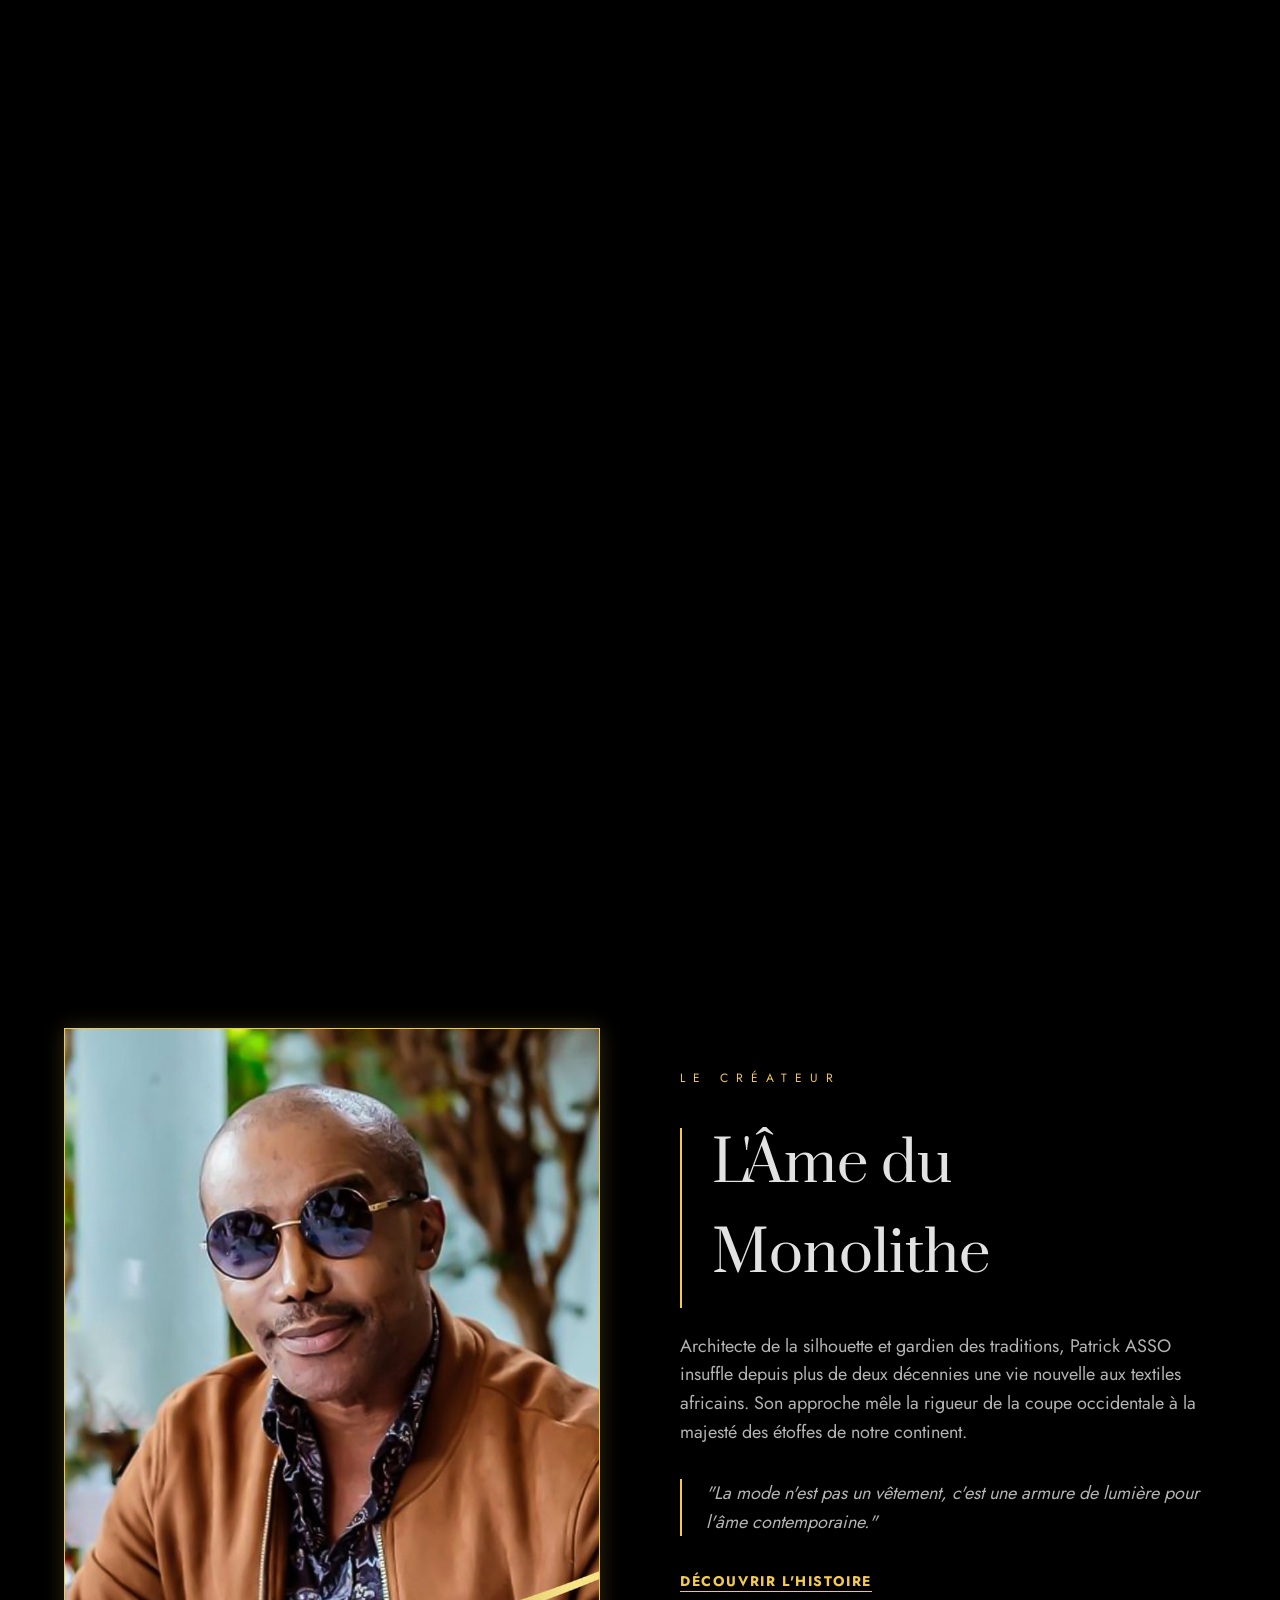
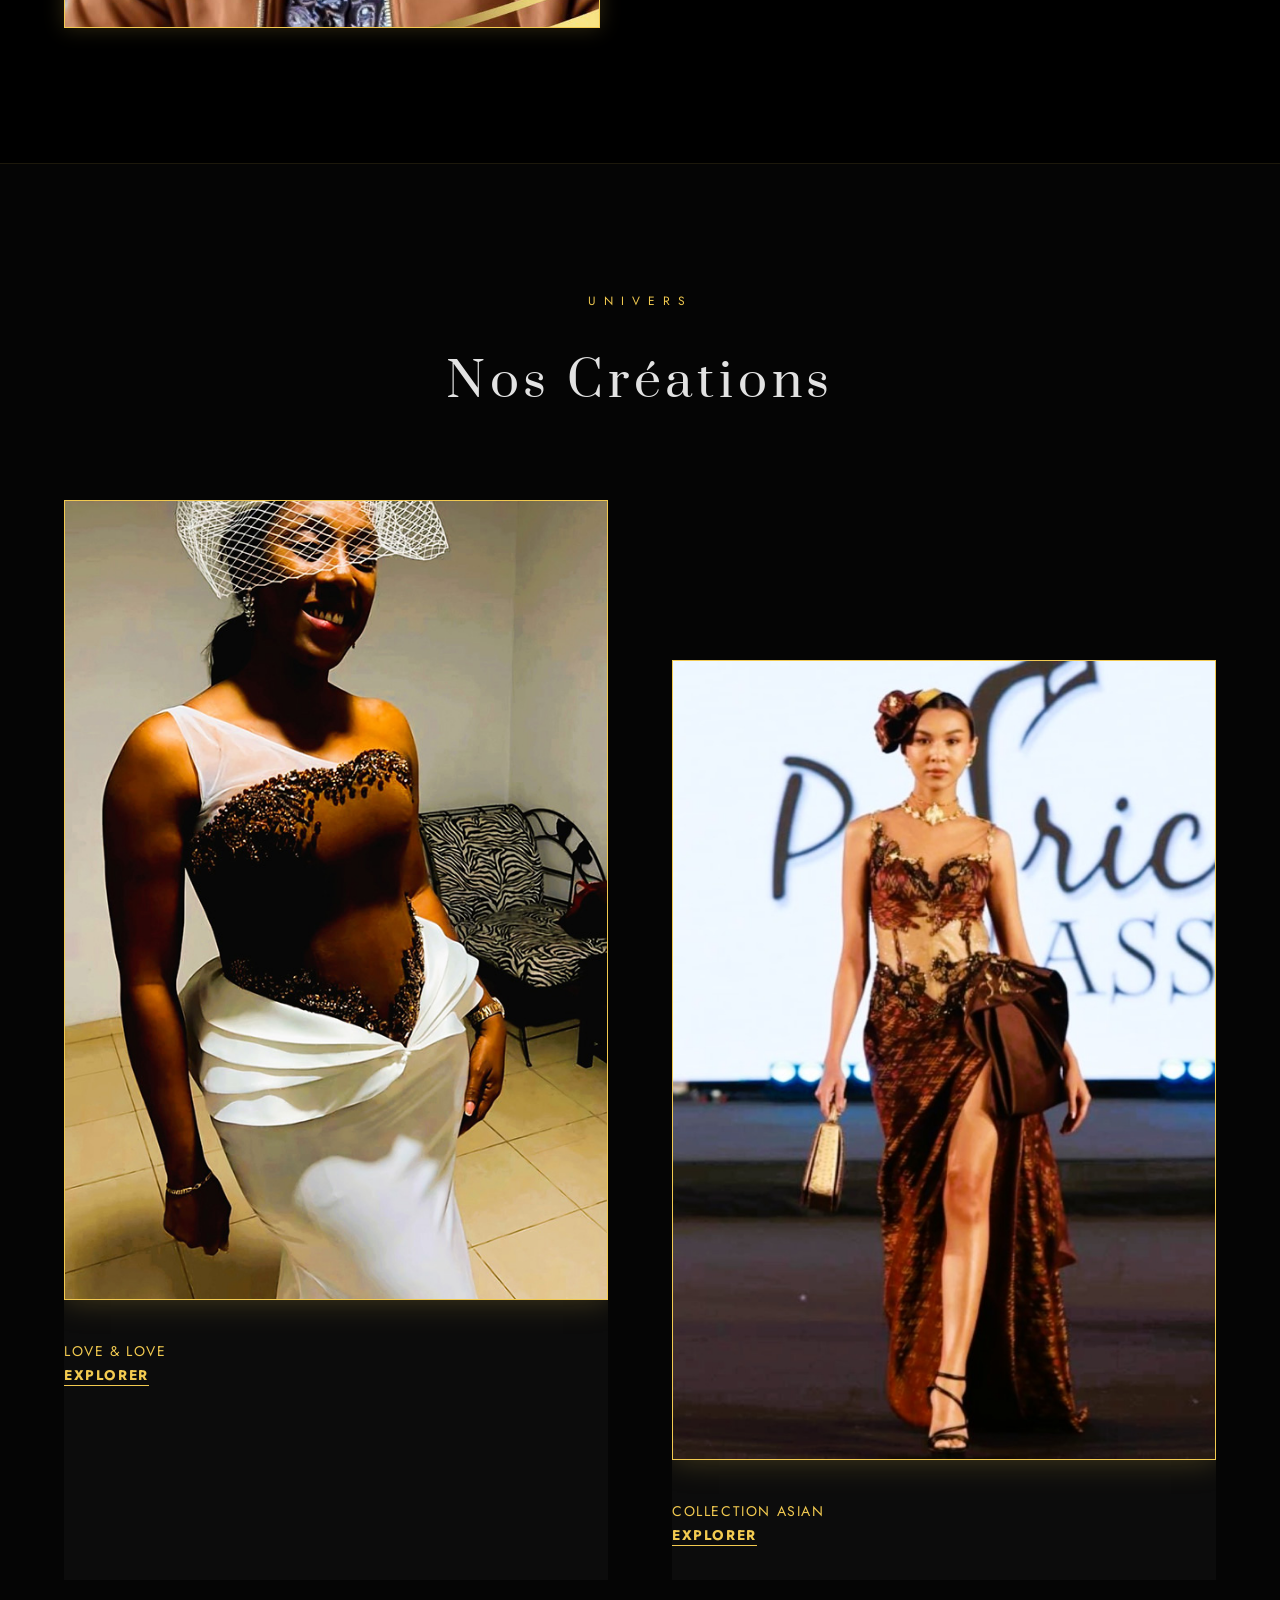
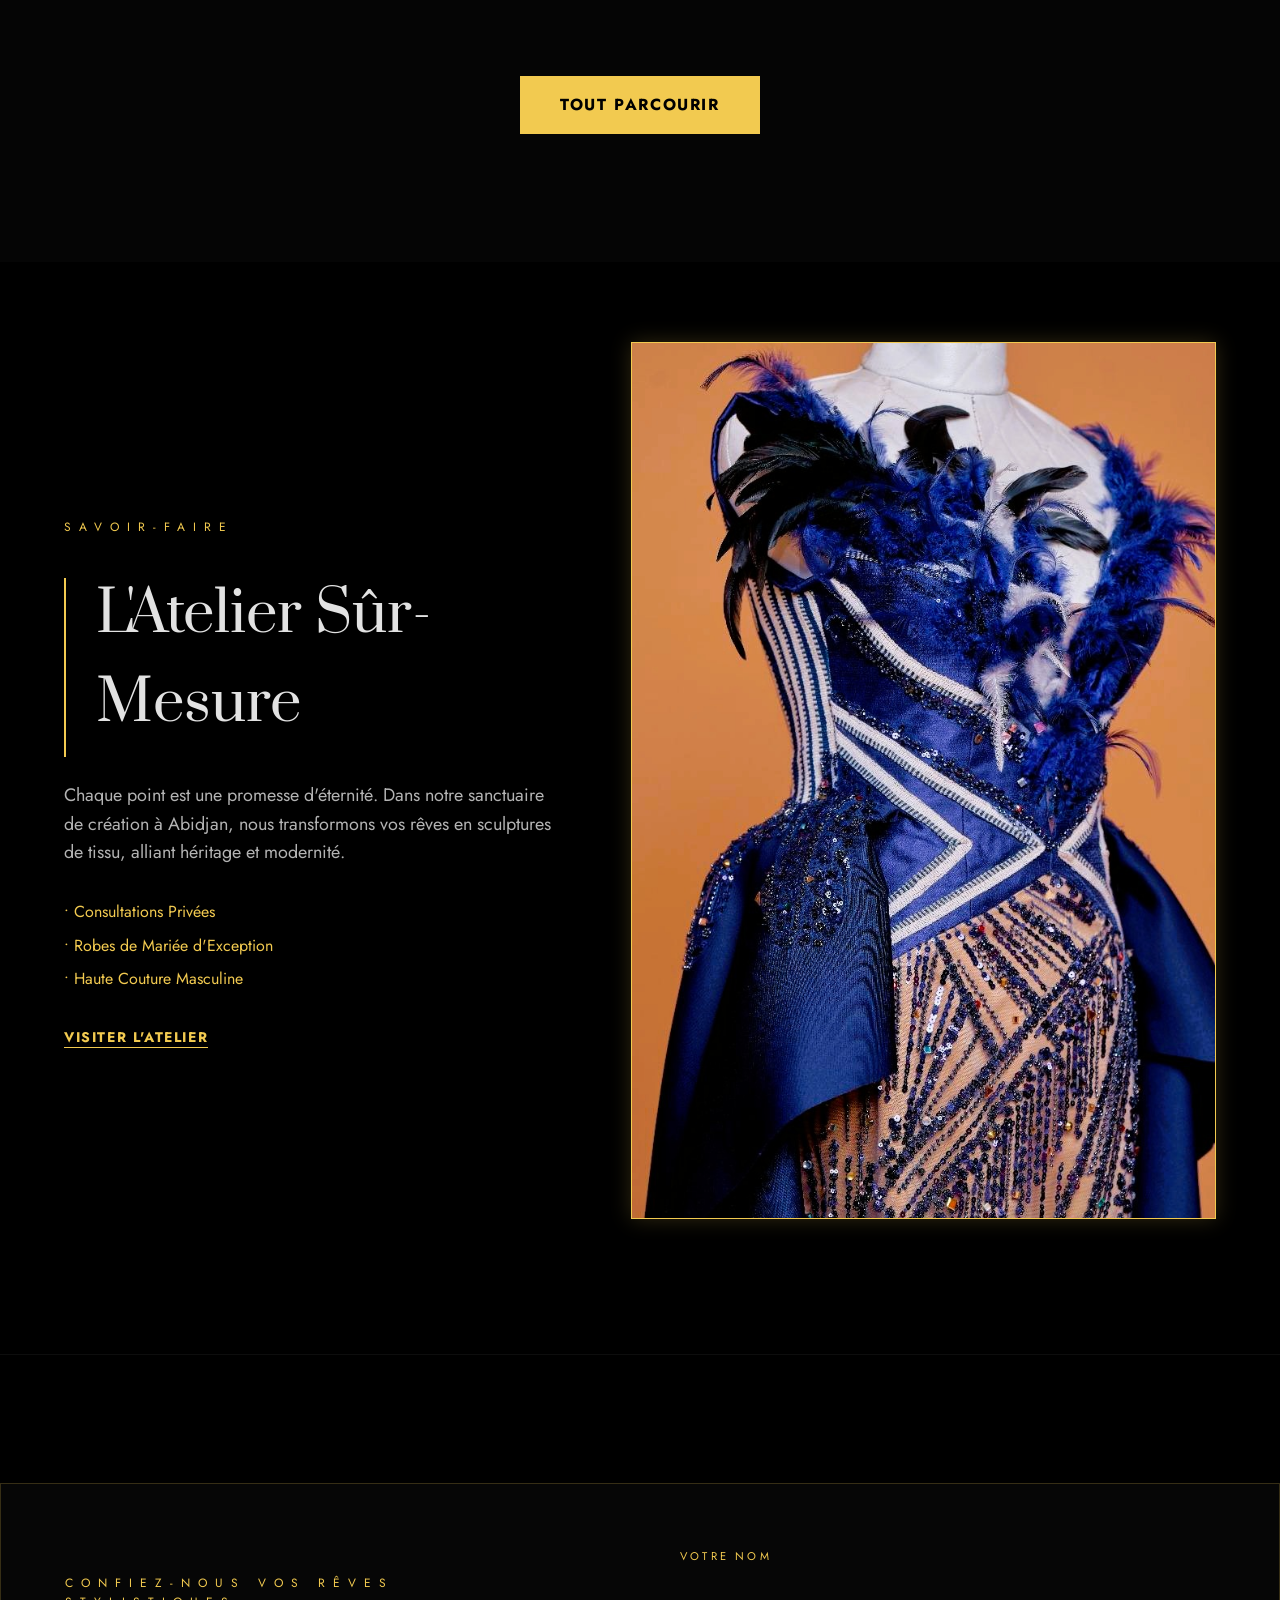
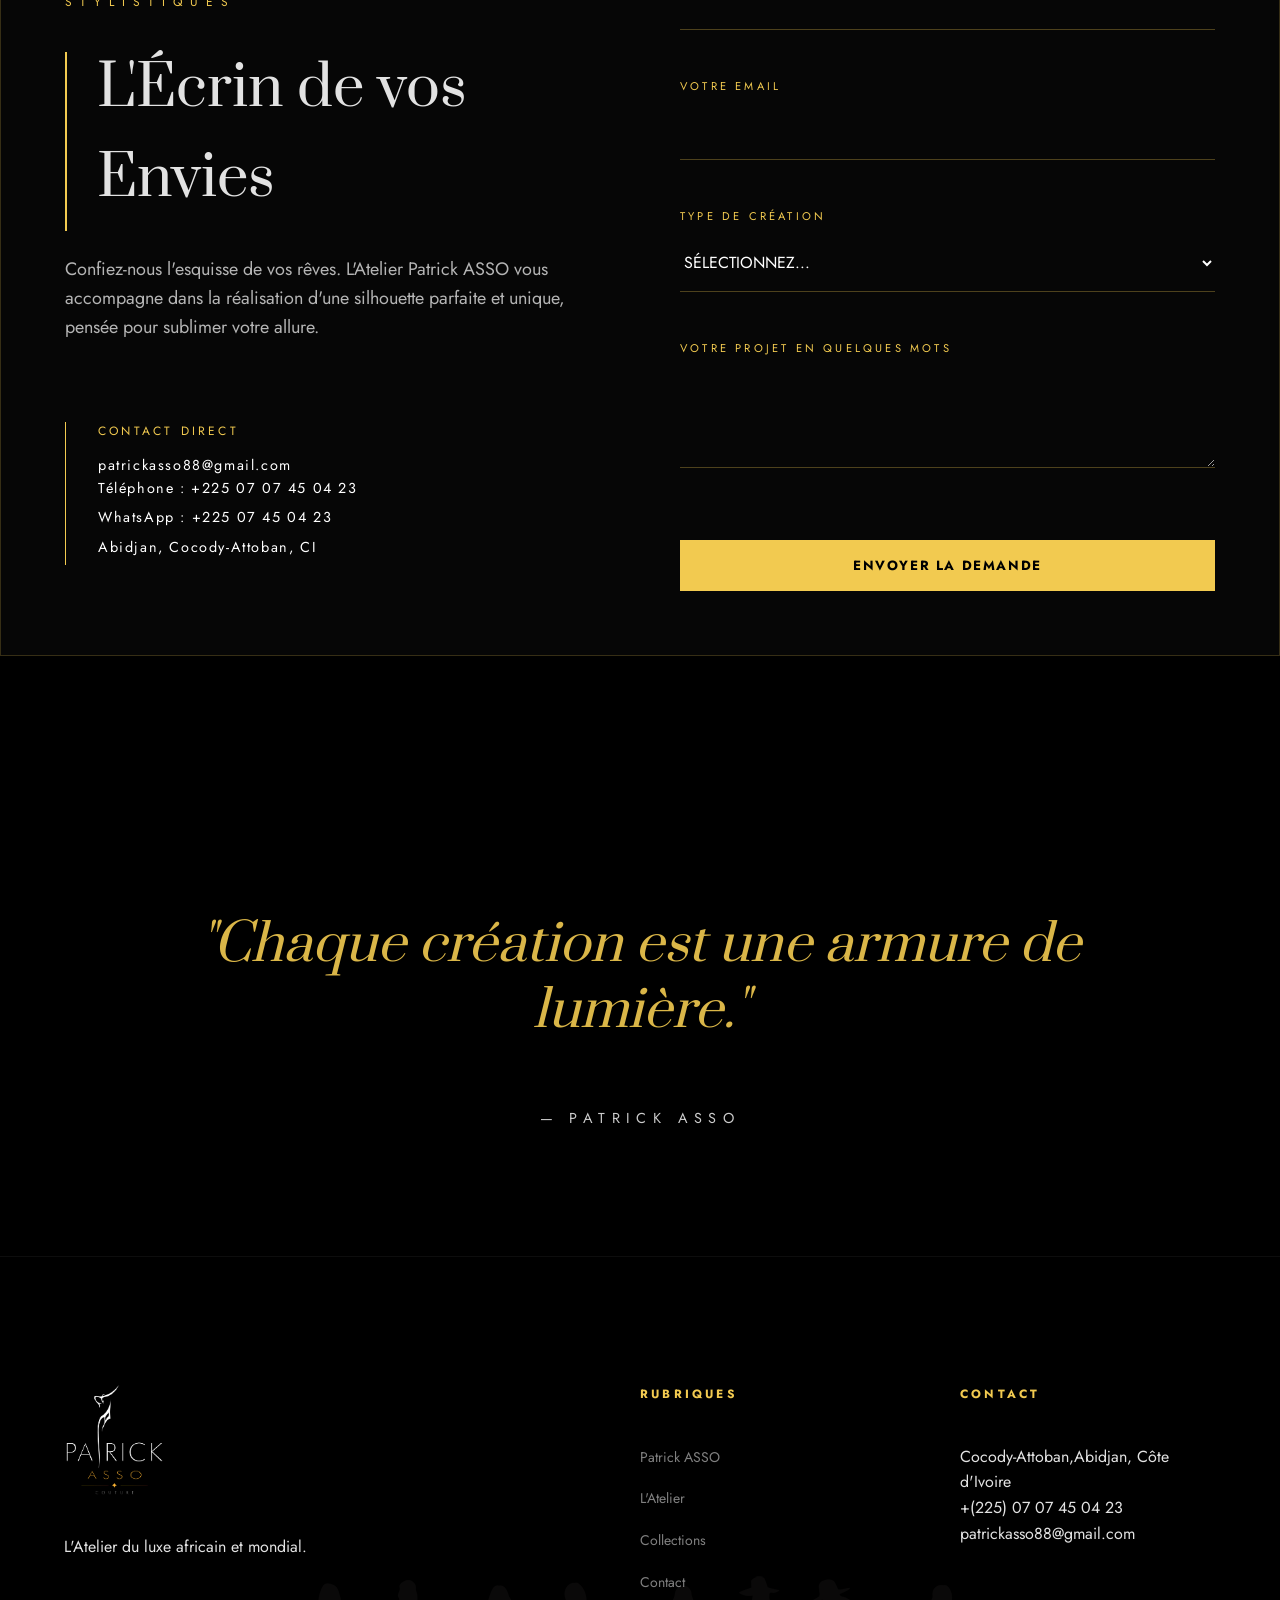
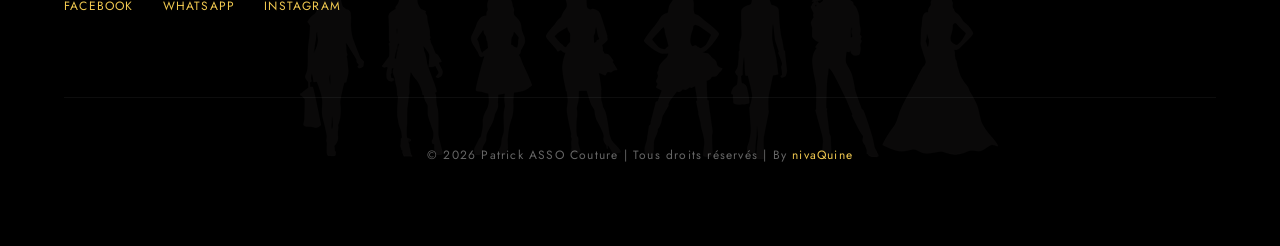
==== index.html @ 5b18c2a1 "fix: ajout image urban_61 dans carrousel et collection" ====
﻿<!DOCTYPE html>
<html lang="fr">

<head>
    <!-- Google tag (gtag.js) -->
    <script async src="https://www.googletagmanager.com/gtag/js?id=G-C0ZJG2VZ6G"></script>
    <script>
        window.dataLayer = window.dataLayer || [];
        function gtag() { dataLayer.push(arguments); }
        gtag('js', new Date());
        gtag('config', 'G-C0ZJG2VZ6G');
    </script>
    <meta charset="UTF-8">
    <meta name="viewport" content="width=device-width, initial-scale=1.0">
    <title>Patrick ASSO Couture | Haute Couture Africaine</title>
    <meta name="description"
        content="Patrick ASSO Couture - Haute couture africaine à Abidjan. Créations sur mesure, robes de mariée, lignes homme et femme. L'élégance souveraine depuis plus de 20 ans.">
    <meta name="robots" content="index, follow">
    <meta name="author" content="Patrick Asso">
    <meta name="keywords"
        content="Patrick Asso, Patrick Asso Couture, haute couture africaine, créateur mode Abidjan, robes de mariée Côte d'Ivoire, couture sur mesure, luxe africain, mode femme, mode homme">
    <link rel="canonical" href="https://patrick-asso-couture.vercel.app/">
    <!-- Open Graph -->
    <meta property="og:type" content="website">
    <meta property="og:title" content="Patrick ASSO Couture | Haute Couture Africaine">
    <meta property="og:description"
        content="Haute couture africaine à Abidjan. Créations sur mesure, robes de mariée, lignes homme et femme. L'élégance souveraine.">
    <meta property="og:image" content="https://patrick-asso-couture.vercel.app/images/logo/logo_asso.png">
    <meta property="og:url" content="https://patrick-asso-couture.vercel.app/">
    <meta property="og:site_name" content="Patrick ASSO Couture">
    <meta property="og:locale" content="fr_CI">
    <!-- Twitter Card -->
    <meta name="twitter:site" content="@patrickasso">
    <meta name="twitter:card" content="summary_large_image">
    <meta name="twitter:title" content="Patrick ASSO Couture | Haute Couture Africaine">
    <meta name="twitter:description"
        content="Haute couture africaine à Abidjan. Créations sur mesure, robes de mariée, lignes homme et femme.">
    <meta name="twitter:image" content="https://patrick-asso-couture.vercel.app/images/logo/logo_asso.png">
    <link rel="icon" type="image/png" href="images/logo/favicon_pa.png">
    <link rel="stylesheet" href="index.css">
    <link rel="stylesheet" href="fonts/fonts.css">
    <link rel="stylesheet" href="intro.css">
    <link rel="preload" as="image" href="images/carrousel/miss_civ_2026_10.jpg">
    <script type="application/ld+json">
    {
      "@context": "https://schema.org",
      "@type": "WebSite",
      "name": "Patrick ASSO Couture",
      "url": "https://patrick-asso-couture.vercel.app"
    }
    </script>
    <script type="application/ld+json">
    {
      "@context": "https://schema.org",
      "@type": "LocalBusiness",
      "name": "Patrick ASSO Couture",
      "description": "Haute couture africaine à Abidjan, Côte d'Ivoire. Créations sur mesure.",
      "url": "https://patrick-asso-couture.vercel.app",
      "logo": "https://patrick-asso-couture.vercel.app/images/logo/logo_asso.png",
      "address": {
        "@type": "PostalAddress",
        "streetAddress": "Cocody-Attoban",
        "addressLocality": "Abidjan",
        "addressCountry": "CI"
      },
      "geo": {
        "@type": "GeoCoordinates",
        "latitude": 5.36,
        "longitude": -4.01
      },
      "telephone": "+2250707450423",
      "email": "patrickasso88@gmail.com",
      "priceRange": "$$$",
      "openingHours": "Mo-Fr 09:00-18:00",
      "sameAs": [
        "https://www.facebook.com/profile.php?id=100050481160133",
        "https://www.instagram.com/patrickasso"
      ]
    }
    </script>
</head>

<body>

    <!-- INTRO OVERLAY -->
    <div id="intro-overlay" class="intro-overlay">
        <div class="intro-logo-container">
            <img src="images/logo/logo_watermark.png" alt="Patrick ASSO Couture" class="intro-logo">
        </div>
    </div>

    <a href="#main-content" class="skip-link">Aller au contenu principal</a>

    <div id="site-header"></div>

    <main id="main-content">
        <!-- RESTORED HERO SECTION (WITH CAROUSEL IMAGES) -->
        <section class="hero">
            <div class="carousel-container" id="main-carousel">
                <!-- Les 12 images originales restaurées -->
                <div class="carousel-slide" style="background-image: url('images/carrousel/urban_0.jpg');">
                </div>
                <div class="carousel-slide" style="background-image: url('images/carrousel/urban_61.jpg');"></div>
                <div class="carousel-slide" style="background-image: url('images/carrousel/wedding_555.jpg');"></div>
                  <div class="carousel-slide" style="background-image: url('images/carrousel/wedding_556.jpg');"></div>
                <div class="carousel-slide" style="background-image: url('images/carrousel/urban_60.jpg');"></div>
                <div class="carousel-slide" style="background-image: url('images/carrousel/or_1.jpg');"></div>
            </div>
            <div class="carousel-slide" style="background-image: url('images/carrousel/urban_50.jpg');">
            </div>
            <div class="carousel-slide" style="background-image: url('images/carrousel/urban_1.jpg');"></div>
            <div class="carousel-slide" style="background-image: url('images/carrousel/urban_14.jpg');"></div>
            <div class="carousel-slide" style="background-image: url('images/carrousel/urban_17.jpg');"></div>
            <div class="carousel-slide" style="background-image: url('images/carrousel/urban_5.jpg');"></div>
            <div class="carousel-slide" style="background-image: url('images/carrousel/urban_51.jpg');"></div>
            <div class="carousel-slide" style="background-image: url('images/carrousel/urban_3.jpg');"></div>
            <div class="carousel-slide" style="background-image: url('images/carrousel/urban_7.jpg');"></div>
            <div class="carousel-slide" style="background-image: url('images/carrousel/urban_8.jpg');"></div>
                             
             <div class="carousel-slide" style="background-image: url('images/carrousel/wedding_1.jpg');"></div>
            <div class="carousel-slide" style="background-image: url('images/carrousel/wedding_4.jpg');"></div>
            <div class="carousel-slide" style="background-image: url('images/carrousel/wedding_5.jpg');"></div>

            </div>

            <div class="hero-content">
                <p class="hero-label">PATRICK ASSO COUTURE</p>
                <h1 class="hero-title">LE MONOLITHE <span>SOUVERAIN</span></h1>
                <a href="/collections" class="btn-primary">Découvrir les Collections</a>
            </div>
        </section>

        <!-- HERITAGE: THE SOUL OF THE BRAND -->
        <section class="heritage">
            <div class="container">
                <div class="heritage-grid">
                    <div class="heritage-image">
                        <img loading="lazy" src="images/patrick_asso/patrick_asso_1.jpg" alt="Patrick ASSO">
                    </div>
                    <div class="heritage-text">
                        <p class="hero-label">LE CRÉATEUR</p>
                        <h2 class="section-title">L'Âme du Monolithe</h2>
                        <p class="body-text">Architecte de la silhouette et gardien des traditions, Patrick ASSO
                            insuffle depuis plus de deux décennies une vie nouvelle aux textiles africains. Son approche
                            mêle la rigueur de la coupe occidentale à la majesté des étoffes de notre continent.</p>
                        <p class="body-text blockquote-italic">
                            "La mode n'est pas un vêtement, c'est une armure de lumière pour l'âme contemporaine."
                        </p>
                        <a href="/createur" class="link-gold">Découvrir l'Histoire</a>
                    </div>
                </div>
            </div>
        </section>

        <!-- COLLECTIONS PREVIEW: THE 5 UNIVERSES -->
        <section class="featured-collection bg-dark border-top-gold-subtle">
            <div class="container">
                <p class="hero-label text-center">UNIVERS</p>
                <h2 class="section-title-center">Nos Créations</h2>
                <div class="lookbook-grid">
                    <div class="look-card">
                        <img loading="lazy" src="images/collection/wedding_glams/wedding_4.jpg" alt="Love & Love">
                        <div class="look-info">
                            <p>Love & Love</p>
                            <a href="/collection-love-love" class="link-gold">Explorer</a>
                        </div>
                    </div>
                    <div class="look-card asym-down">
                        <img loading="lazy" src="images/collection/asian/asian_3.jpg" alt="Asian">
                        <div class="look-info">
                            <p>Collection Asian</p>
                            <a href="/collection-asian" class="link-gold">Explorer</a>
                        </div>
                    </div>
                </div>
                <div class="text-center mt-4">
                    <a href="/collections" class="btn-primary">Tout Parcourir</a>
                </div>
            </div>
        </section>

        <!-- ATELIER SECTION -->
        <section class="heritage pt-5">
            <div class="container">
                <div class="heritage-grid heritage-grid-2col">
                    <div class="heritage-text">
                        <p class="hero-label">SAVOIR-FAIRE</p>
                        <h2 class="section-title">L'Atelier Sûr-Mesure</h2>
                        <p class="body-text">Chaque point est une promesse d'éternité. Dans notre sanctuaire de création
                            à Abidjan, nous transformons vos rêves en sculptures de tissu, alliant héritage et
                            modernité.</p>
                        <ul class="heritage-list">
                            <li>• Consultations Privées</li>
                            <li>• Robes de Mariée d'Exception</li>
                            <li>• Haute Couture Masculine</li>
                        </ul>
                        <a href="/atelier" class="link-gold">Visiter l'Atelier</a>
                    </div>
                    <div class="heritage-image">
                        <img loading="lazy" src="images/atelier/atelier.jpg" alt="L'Atelier Patrick ASSO">
                    </div>
                </div>
            </div>
        </section>

        <!-- CONTACT SECTION (INTEGRATED) -->
        <!-- CONTACT SECTION (PREMIUM REDESIGN) -->
        <section class="container border-top-white-subtle section-spacing-hero" id="contact">
            <div class="heritage-grid bg-dark-subtle p-4 border-gold-subtle box-shadow-luxury">
                <div class="flex-col-center pr-2">
                    <p class="hero-label">CONFIEZ-NOUS VOS RÊVES STYLISTIQUES</p>
                    <h2 class="section-title">L'Écrin de vos Envies</h2>
                    <p class="body-text">Confiez-nous l'esquisse de vos rêves. L'Atelier Patrick ASSO vous accompagne
                        dans la réalisation d'une silhouette parfaite et unique, pensée pour sublimer votre allure.</p>

                    <div class="mt-3 border-left-gold pl-2">
                        <p class="contact-direct-label">CONTACT DIRECT</p>
                        <p class="contact-direct-text">patrickasso88@gmail.com</p>
                        <p class="contact-direct-text">Téléphone : +225 07 07 45 04 23</p>
                        <p class="contact-direct-text">WhatsApp : +225 07 45 04 23</p>
                        <p class="contact-direct-text">Abidjan, Cocody-Attoban, CI</p>
                    </div>
                </div>
                <div>
                    <form action="https://formsubmit.co/nivaquine@yahoo.com" method="POST" id="contact-form"
                        class="contact-form m-0 max-w-full">
                        <input type="hidden" name="_captcha" value="false">
                        <input type="hidden" name="_subject" value="Nouveau message - Patrick ASSO Couture">
                        <div class="trap-field" aria-hidden="true">
                            <input type="text" name="_honey" tabindex="-1" autocomplete="off">
                        </div>
                        <div class="form-group" id="contact-middle">
                            <label for="name">VOTRE NOM</label>
                            <input type="text" name="name" id="name" maxlength="100" required>
                        </div>
                        <div class="form-group">
                            <label for="email">VOTRE EMAIL</label>
                            <input type="email" name="email" id="email" required>
                        </div>
                        <div class="form-group">
                            <label for="category">TYPE DE CRÉATION</label>
                            <select name="category" id="category" required class="form-select">
                                <option value="" disabled selected>SÉLECTIONNEZ...</option>
                                <option value="informations">Demande d'informations</option>
                                <option value="soiree">Haute Couture Femme</option>
                                <option value="homme">Ligne Homme</option>
                                <option value="privée">Consultation Privée</option>
                                <option value="mariage">Collection Mariage</option>
                                <option value="autre">Autre</option>

                            </select>
                        </div>
                        <div class="form-group">
                            <label for="message">VOTRE PROJET EN QUELQUES MOTS</label>
                            <textarea name="message" id="message" rows="3" maxlength="1000" required></textarea>
                        </div>
                        <button type="submit" id="submit-btn" class="btn-primary btn-submit-full">ENVOYER
                            LA DEMANDE</button>
                        <p id="form-status" class="form-status-landing">
                        </p>
                    </form>
                </div>
            </div>
        </section>

        <!-- Quote Section -->
        <section class="quote-section">
            <div class="container">
                <blockquote class="main-quote">
                    "Chaque création est une armure de lumière."
                    <cite>— Patrick ASSO</cite>
                </blockquote>
            </div>
        </section>
    </main>

    <div id="site-footer"></div>

    <!-- Scripts externes -->
    <script src="intro.js"></script>
    <script src="components.js"></script>
    <script src="hero-carousel.js"></script>
    <script src="form-handler.js"></script>
    <script src="nav.js"></script>
</body>

</html>
---- index.css ----
/* Modern Reset & Base Rules */
* {
    margin: 0;
    padding: 0;
    box-sizing: border-box;
}

:root {
    --color-midnight: #000000;
    /* Switched to pure black for better logo integration */
    --color-gold: #f2ca50;
    --color-silver: #e2e2e2;
    --color-text: #e2e2e2;
    --font-serif: 'Prata', serif;
    --font-sans: 'Jost', sans-serif;
    --spacing-base: 1.5rem;
    --spacing-xl: 4rem;
    --spacing-hero: 8rem;
}

html {
    scroll-behavior: smooth;
    overflow-x: hidden;
    width: 100%;
}

body {
    background-color: var(--color-midnight);
    color: var(--color-text);
    font-family: var(--font-sans);
    line-height: 1.6;
    overflow-x: hidden;
    position: relative;
    width: 100%;
}

/* Watermark Logo Background */
body::before {
    content: '';
    position: fixed;
    top: 50%;
    left: 50%;
    transform: translate(-50%, -50%);
    width: 60vh;
    height: 60vh;
    background-image: url('images/logo/logo_watermark.png');
    background-size: contain;
    background-position: center;
    background-repeat: no-repeat;
    opacity: 0.12;
    /* Reinforced Visibility */
    z-index: -1;
    pointer-events: none;
}

/* Typography */
h1,
h2,
h3,
blockquote {
    font-family: var(--font-serif);
    font-weight: 400;
}

h1 {
    font-size: clamp(3.5rem, 10vw, 6rem);
    line-height: 1.1;
}

h2 {
    font-size: clamp(2rem, 5vw, 3.5rem);
    margin-bottom: 2rem;
}

h3 {
    font-size: 2rem;
    margin-bottom: 1rem;
}

.section-title {
    position: relative;
    padding-left: 2rem;
}

.section-title::before {
    content: '';
    position: absolute;
    left: 0;
    top: 0.5rem;
    width: 2px;
    height: 100%;
    background-color: var(--color-gold);
}

.section-title-center {
    font-family: var(--font-serif);
    font-size: 3rem;
    text-align: center;
    margin-bottom: 5rem;
    letter-spacing: 0.1em;
}

.body-text {
    font-size: 1.125rem;
    color: rgba(255, 255, 255, 0.7);
    max-width: 60ch;
    margin-bottom: 2rem;
}

/* Header & Nav */
.main-header {
    position: fixed;
    top: 0;
    left: 0;
    width: 100%;
    padding: 1.25rem 5%;
    display: flex;
    justify-content: space-between;
    align-items: center;
    z-index: 1000;
    background: linear-gradient(rgba(0, 0, 0, 0.95), rgba(0, 0, 0, 0.5));
    -webkit-backdrop-filter: blur(15px);
    backdrop-filter: blur(15px);
}

.main-header::after {
    content: '';
    position: absolute;
    bottom: 0;
    left: 0;
    width: 100%;
    height: 2px;
    background: linear-gradient(90deg, transparent, var(--color-gold), transparent);
}

.logo-container,
.main-nav {
    position: relative;
    z-index: 2;
}

.logo {
    height: 130px;
    /* Enlarged for premium presence */
    width: auto;
}

.header-social {
    display: flex;
    align-items: center;
    gap: 1.25rem;
    margin-left: auto;
    margin-right: 1.5rem;
    z-index: 2;
}

.header-social a {
    color: var(--color-silver);
    opacity: 0.6;
    transition: opacity 0.3s, color 0.3s, transform 0.3s;
    display: flex;
    align-items: center;
    justify-content: center;
}

.header-social a:hover {
    opacity: 1;
    color: var(--color-gold);
    transform: scale(1.15);
}

.header-social svg {
    width: 18px;
    height: 18px;
}

.main-nav ul {
    display: flex;
    list-style: none;
    gap: 3rem;
}

.main-nav a {
    text-decoration: none;
    color: var(--color-silver);
    font-family: var(--font-sans);
    text-transform: uppercase;
    font-size: 0.875rem;
    letter-spacing: 0.2rem;
    transition: color 0.3s ease;
}

.main-nav a:hover,
.dropdown:hover .dropbtn {
    color: var(--color-gold);
}

/* Dropdown Menu Styles */
.dropdown {
    position: relative;
    display: inline-block;
}

.dropdown-content {
    display: none;
    position: absolute;
    background-color: rgba(0, 0, 0, 0.95);
    min-width: 220px;
    box-shadow: 0px 8px 16px 0px rgba(0, 0, 0, 0.5);
    z-index: 1001;
    border: 1px solid rgba(242, 202, 80, 0.2);
    top: 100%;
    left: 0;
    margin-top: 0;
    /* Fixed: Removed gap that caused hover menu to close */
    -webkit-backdrop-filter: blur(10px);
    backdrop-filter: blur(10px);
}

.dropdown-content a {
    color: var(--color-silver);
    padding: 1rem 1.5rem;
    text-decoration: none;
    display: block;
    font-size: 0.75rem;
    letter-spacing: 0.1em;
    border-bottom: 1px solid rgba(255, 255, 255, 0.05);
    transition: all 0.3s ease;
}

.dropdown-content a:last-child {
    border-bottom: none;
}

.dropdown-content a:hover {
    background-color: rgba(242, 202, 80, 0.1);
    color: var(--color-gold);
    padding-left: 2rem;
}

.dropdown:hover .dropdown-content {
    display: block;
}

/* Carousel Hero Section */
.hero {
    position: relative;
    height: 100vh;
    width: 100%;
    display: flex;
    justify-content: center;
    /* Added for centering ability */
    align-items: center;
    overflow: hidden;
}

.carousel-container {
    position: absolute;
    top: 0;
    left: 0;
    width: 100%;
    height: 100vh;
    z-index: 0;
    overflow: hidden;
}

.carousel-slide {
    position: absolute;
    top: 50%;
    transform: translate(-50%, -50%);
    width: 25vw;
    height: 60vh;
    background-size: cover;
    background-position: center top;
    border-radius: 4px;
    border: 1px solid var(--color-gold);
    /* Added golden frame */
    opacity: 0;
    filter: grayscale(100%);
    transition: all 0.8s cubic-bezier(0.25, 1, 0.5, 1);
    z-index: 0;
}


/* Bottom Silhouette Mask Overlay */
.carousel-container::after {
    content: '';
    position: absolute;
    bottom: 0;
    left: 0;
    width: 100%;
    height: 15vh;
    background-image: url('images/masques_motifs/fashion.png');
    background-size: contain;
    background-position: bottom center;
    background-repeat: repeat-x;
    z-index: 2;
    opacity: 0.3;
    /* Subtle presence */
    filter: brightness(0);
    /* Make silhouettes pure black */
}

.carousel-slide.active {
    left: 50%;
    width: 35vw;
    height: 80vh;
    opacity: 1;
    filter: grayscale(0%);
    z-index: 3;
    box-shadow: 0 30px 60px rgba(0, 0, 0, 0.8), 0 0 20px rgba(242, 202, 80, 0.4);
}

.carousel-slide.prev {
    left: 15%;
    opacity: 0.6;
    filter: grayscale(100%);
    z-index: 2;
}

.carousel-slide.next {
    left: 85%;
    opacity: 0.6;
    filter: grayscale(100%);
    z-index: 2;
}

.carousel-slide.hidden-left {
    left: -20%;
    opacity: 0;
    z-index: 1;
    pointer-events: none;
}

.carousel-slide.hidden-right {
    left: 120%;
    opacity: 0;
    z-index: 1;
    pointer-events: none;
}

.hero-overlay {
    display: none;
    /* Removed shadow to make images fully visible */
}

/* Shared Secondary Hero Carousel (Fade) */
.hero-carousel-container {
    position: absolute;
    top: 0;
    left: 0;
    width: 100%;
    height: 100%;
    z-index: 0;
    overflow: hidden;
}

.hero-carousel-slide {
    position: absolute;
    top: 0;
    left: 0;
    width: 100%;
    height: 100%;
    background-size: cover;
    background-position: center 15%;
    opacity: 0;
    transition: opacity 1.5s ease-in-out;
    filter: grayscale(100%) brightness(0.7);
    z-index: 0;
}

.hero-carousel-slide.active {
    opacity: 1;
}

.hero-content {
    position: absolute;
    bottom: 8%;
    /* Moved to bottom */
    left: 50%;
    transform: translateX(-50%);
    /* Centered horizontally */
    z-index: 10;
    width: 90%;
    max-width: 1000px;
    text-align: center;
    /* Centered text */
}

.hero-label {
    font-family: var(--font-sans);
    letter-spacing: 0.5rem;
    font-size: 0.75rem;
    color: var(--color-gold);
    margin-bottom: 2rem;
}

.atelier-hero-subtitle {
    font-family: var(--font-sans);
    font-size: 1rem;
    letter-spacing: 0.4em;
    color: var(--color-gold);
    text-transform: uppercase;
}

.hero-title span {
    color: var(--color-gold);
    font-style: italic;
    font-weight: 300;
}

.btn-primary {
    display: inline-block;
    background-color: var(--color-gold);
    color: #000;
    padding: 1rem 2.5rem;
    text-decoration: none;
    text-transform: uppercase;
    font-family: var(--font-sans);
    font-weight: 700;
    letter-spacing: 0.1rem;
    margin-top: 2rem;
    /* Reduced for bottom alignment */
    transition: all 0.3s ease;
}

.btn-primary:hover {
    background-color: #fff;
    transform: translateX(10px);
}

/* Heritage Section */
.container {
    max-width: 1400px;
    margin: 0 auto;
    padding: 0 5%;
}

.heritage {
    padding: var(--spacing-hero) 0;
}

.heritage-grid {
    display: grid;
    grid-template-columns: 1fr 1fr;
    gap: 5rem;
    align-items: center;
}

.heritage-image img {
    width: 100%;
    height: auto;
    object-fit: cover;
    border: 1px solid var(--color-gold);
    /* Unified styling */
    box-shadow: 0 0 20px rgba(242, 202, 80, 0.2);
}

.link-gold {
    color: var(--color-gold);
    text-decoration: none;
    text-transform: uppercase;
    font-size: 0.875rem;
    font-weight: 700;
    letter-spacing: 0.1rem;
    border-bottom: 1px solid var(--color-gold);
}

/* Collections & Lookbook */
.featured-collection {
    padding: var(--spacing-hero) 0;
}

.lookbook-grid {
    display: grid;
    grid-template-columns: 1fr 1fr;
    gap: 4rem;
}

.look-card {
    position: relative;
    overflow: hidden;
    background-color: #0c0c0c;
}

.look-card img {
    width: 100%;
    height: 800px;
    object-fit: cover;
    transition: transform 1.2s ease;
    border: 1px solid var(--color-gold);
    /* Unified styling */
    box-shadow: 0 0 30px rgba(242, 202, 80, 0.25);
}

.look-card:hover img {
    transform: scale(1.05);
}

.asym-down {
    margin-top: 10rem;
}

.look-info {
    padding: 2rem 0;
}

.look-card p {
    font-family: var(--font-sans);
    font-size: 0.875rem;
    text-transform: uppercase;
    letter-spacing: 0.1rem;
    color: var(--color-gold);
}

/* Quote Section / Parallax Gap */
.quote-section {
    padding: var(--spacing-hero) 0;
    text-align: center;
    background-image: url('images/init/init_wedding_5.jpg');

    background-size: cover;
    background-position: center;
    background-attachment: fixed;
    position: relative;
    overflow: hidden;
}

.quote-section::after {
    content: '';
    position: absolute;
    top: 0;
    left: 0;
    width: 100%;
    height: 100%;
    background: rgba(0, 0, 0, 0.7);
    /* Darken for text legibility */
    z-index: 1;
}

.quote-section .container {
    position: relative;
    z-index: 2;
}

.main-quote {
    font-size: clamp(2rem, 4vw, 3.5rem);
    line-height: 1.3;
    font-style: italic;
    color: var(--color-gold);
    max-width: 1100px;
    margin: 0 auto;
    opacity: 0.9;
}

.main-quote cite {
    display: block;
    font-size: 0.9rem;
    font-family: var(--font-sans);
    font-style: normal;
    text-transform: uppercase;
    letter-spacing: 0.4rem;
    margin-top: 4rem;
    color: var(--color-silver);
}

/* Footer */
.main-footer {
    padding: var(--spacing-hero) 0 2rem;
    border-top: 1px solid rgba(255, 255, 255, 0.05);
    position: relative;
    overflow: hidden;
    background-color: #000;
}

.main-footer::before {
    content: '';
    position: absolute;
    bottom: 0;
    left: 50%;
    transform: translateX(-50%);
    width: 800px;
    height: 100%;
    background-image: url('images/masques_motifs/fashion.png');
    background-size: contain;
    background-position: bottom center;
    background-repeat: no-repeat;
    pointer-events: none;
    z-index: 0;
    opacity: 0.3;
}

.main-footer>* {
    position: relative;
    z-index: 1;
}

.footer-grid {
    display: grid;
    grid-template-columns: 2fr 1fr 1fr;
    gap: 4rem;
    margin-bottom: 5rem;
}

.logo-small {
    height: 110px;
    /* Enlarged for footer signature */
    margin-bottom: 2rem;
}

.footer-links h4,
.footer-contact h4 {
    font-family: var(--font-sans);
    text-transform: uppercase;
    font-size: 0.75rem;
    letter-spacing: 0.2rem;
    margin-bottom: 2.5rem;
    color: var(--color-gold);
}

.footer-links ul {
    list-style: none;
}

.footer-links li {
    margin-bottom: 1rem;
}

.footer-links a {
    text-decoration: none;
    color: rgba(255, 255, 255, 0.5);
    font-size: 0.875rem;
    transition: color 0.3s ease;
}

.footer-links a:hover {
    color: var(--color-gold);
}

.footer-bottom {
    font-size: 0.75rem;
    color: rgba(255, 255, 255, 0.2);
    text-align: center;
    padding-top: 3rem;
}

/* Special Layouts for Secondary Pages */
.hero-secondary {
    height: 50vh;
    display: flex;
    justify-content: center;
    align-items: center;
    text-align: center;
    position: relative;
    overflow: hidden;
    /* Contain the glitter */
    background: linear-gradient(to bottom, #000, #0a0a0a);
}

/* Fairy Golden Dust Particles - Enhanced Variety & Speed */
.hero::before,
.hero::after,
.hero-secondary::before,
.hero-secondary::after {
    content: '';
    position: absolute;
    top: -100%;
    left: 0;
    width: 100%;
    height: 300%;
    pointer-events: none;
    z-index: 1;
    /* Default for secondary headers */
}

.hero::before,
.hero::after {
    z-index: -1;
    /* Backstage for the main landing hero */
}

.hero::before,
.hero-secondary::before {
    background-image:
        radial-gradient(1.2px 1.2px at 15px 35px, var(--color-gold), rgba(0, 0, 0, 0)),
        radial-gradient(2px 2px at 80px 10px, #ffa500, rgba(0, 0, 0, 0)),
        radial-gradient(0.8px 0.8px at 50px 80px, #fff, rgba(0, 0, 0, 0)),
        radial-gradient(1.5px 1.5px at 20px 60px, #ffd700, rgba(0, 0, 0, 0));
    background-size: 100px 100px;
    /* Reduced for high density */
    opacity: 0.6;
    animation: glitterFall 8s linear infinite;
    /* Faster for a more energetic effect */
}

.hero::after,
.hero-secondary::after {
    background-image:
        radial-gradient(2px 2px at 40px 90px, #fff, rgba(0, 0, 0, 0)),
        radial-gradient(0.5px 0.5px at 10px 10px, var(--color-gold), rgba(0, 0, 0, 0)),
        radial-gradient(1.5px 1.5px at 90px 40px, #ffa500, rgba(0, 0, 0, 0)),
        radial-gradient(1.2px 1.2px at 60px 120px, #fff, rgba(0, 0, 0, 0));
    background-size: 130px 130px;
    /* Varied density layer */
    opacity: 0.5;
    animation: glitterFall 12s linear infinite;
    animation-delay: -4s;
}

@keyframes glitterFall {
    0% {
        transform: translateY(0);
    }

    100% {
        transform: translateY(33.33%);
    }
}



.page-title {
    font-size: clamp(3.5rem, 10vw, 6rem);
    text-transform: uppercase;
    letter-spacing: 0.2em;
    position: relative;
    z-index: 2;
    text-shadow: 0 0 30px rgba(242, 202, 80, 0.4);
    width: 100%;
    text-align: center;
}

/* Form Styles for Sur Mesure */
.contact-form {
    max-width: 800px;
    margin: 4rem auto;
}

.form-group {
    margin-bottom: 3rem;
}

.form-group label {
    display: block;
    font-family: var(--font-sans);
    text-transform: uppercase;
    font-size: 0.7rem;
    letter-spacing: 0.2rem;
    color: var(--color-gold);
    margin-bottom: 0.5rem;
}

.form-group input,
.form-group textarea {
    width: 100%;
    background: transparent;
    border: none;
    border-bottom: 1px solid rgba(242, 202, 80, 0.3);
    color: #fff;
    padding: 1rem 0;
    font-family: var(--font-sans);
    font-size: 1rem;
    outline: none;
    transition: border-color 0.3s ease;
}

.form-group input:focus,
.form-group textarea:focus {
    border-color: var(--color-gold);
}

/* Lightbox / Galerie plein écran */
.lightbox {
    position: fixed;
    top: 0;
    left: 0;
    width: 100%;
    height: 100%;
    background-color: rgba(0, 0, 0, 0.98);
    display: none;
    /* Hidden by default */
    justify-content: center;
    align-items: center;
    z-index: 9999;
    flex-direction: column;
}

.lightbox.active {
    display: flex;
}

.lightbox-content {
    position: relative;
    max-width: 90%;
    max-height: 85vh;
}

.lightbox-content img {
    max-width: 100%;
    max-height: 85vh;
    box-shadow: 0 0 100px rgba(242, 202, 80, 0.15);
    /* Soft Golden Aura */
    border: none;
    transition: transform 0.5s cubic-bezier(0.16, 1, 0.3, 1);
}

.lightbox-btn {
    position: absolute;
    top: 50%;
    transform: translateY(-50%);
    background: none;
    border: none;
    color: var(--color-gold);
    font-size: 3rem;
    cursor: pointer;
    font-family: var(--font-serif);
    transition: transform 0.3s ease;
    padding: 2rem;
    z-index: 10;
}

.lightbox-btn:hover {
    transform: translateY(-50%) scale(1.2);
}

.lightbox-prev {
    left: 2%;
}

.lightbox-next {
    right: 2%;
}

.lightbox-close {
    position: absolute;
    top: 3%;
    right: 3%;
    color: #fff;
    font-size: 1.5rem;
    cursor: pointer;
    text-transform: uppercase;
    letter-spacing: 0.2em;
    font-family: var(--font-sans);
}

.gallery-grid {
    display: grid;
    grid-template-columns: repeat(auto-fill, minmax(300px, 1fr));
    gap: 1.5rem;
    padding: 2rem 0;
}

.gallery-item {
    cursor: pointer;
    overflow: hidden;
    height: 500px;
}

.gallery-item img {
    width: 100%;
    height: 100%;
    object-fit: cover;
    transition: transform 0.8s ease;
    border: 1px solid var(--color-gold);
    box-shadow: 0 0 20px rgba(242, 202, 80, 0.2);
}

.gallery-item:hover img {
    transform: scale(1.08);
}

.gallery-item-hidden {
    display: none;
}

.btn-gold {
    display: inline-block;
    padding: 1rem 3rem;
    margin-top: 2rem;
    font-family: var(--font-sans);
    font-size: 0.875rem;
    font-weight: 700;
    letter-spacing: 0.15em;
    text-transform: uppercase;
    color: var(--color-gold);
    background: transparent;
    border: 2px solid var(--color-gold);
    cursor: pointer;
    transition: all 0.4s ease;
}

.btn-gold:hover {
    background: var(--color-gold);
    color: #000;
    box-shadow: 0 0 30px rgba(242, 202, 80, 0.4);
}

.mt-2 {
    margin-top: 2rem;
}

/* Footer Copyright Branding Motif */
.footer-bottom {
    position: relative;
    padding: 3rem 0;
    text-align: center;
    border-top: 1px solid rgba(255, 255, 255, 0.05);
    color: rgba(255, 255, 255, 0.4);
    font-size: 0.75rem;
    letter-spacing: 0.1em;
    overflow: hidden;
    z-index: 1;
}


.footer-bottom::before {
    display: none;
}

@keyframes sealColorPulse {

    0%,
    100% {
        filter: brightness(0) invert(79%) sepia(74%) saturate(614%) hue-rotate(352deg) brightness(101%) contrast(92%);
        opacity: 0.18;
    }

    50% {
        filter: brightness(0) invert(100%) sepia(0%) saturate(0%) hue-rotate(0deg) brightness(100%) contrast(100%);
        opacity: 0.42;
    }
}

/* ===================================================
   RESPONSIVE - HAMBURGER MENU (Mobile & Tablet)
   =================================================== */

/* --- Hamburger Button --- */
.menu-toggle {
    display: none;
    flex-direction: column;
    justify-content: center;
    align-items: center;
    gap: 5px;
    width: 44px;
    height: 44px;
    background: transparent;
    border: 1px solid rgba(242, 202, 80, 0.4);
    border-radius: 4px;
    cursor: pointer;
    z-index: 2002;
    position: relative;
    padding: 8px;
    order: 3;
}

.menu-toggle span {
    display: block;
    width: 22px;
    height: 2px;
    background-color: var(--color-gold, #f2ca50);
    border-radius: 2px;
    transition: transform 0.35s ease, opacity 0.25s ease, width 0.3s ease;
    transform-origin: center;
}

/* Animated X when open */
.menu-toggle.is-active span:nth-child(1) {
    transform: translateY(7px) rotate(45deg);
}

.menu-toggle.is-active span:nth-child(2) {
    opacity: 0;
    width: 0;
}

.menu-toggle.is-active span:nth-child(3) {
    transform: translateY(-7px) rotate(-45deg);
}

/* ---- Tablet (<=900px) ---- */
@media (max-width: 900px) {

    .main-header {
        padding: 0.71rem 4%;
    }

    .header-social {
        position: absolute;
        left: 50%;
        top: 50%;
        transform: translate(-50%, -50%);
        margin: 0;
        gap: 1rem;
    }

    .header-social svg {
        width: 16px;
        height: 16px;
    }

    .menu-toggle {
        display: flex;
    }

    .main-nav {
        position: fixed;
        top: 0;
        right: 0;
        transform: translateX(100%);
        visibility: hidden;
        width: min(320px, 85vw);
        height: 100vh;
        background: rgba(5, 5, 5, 0.98);
        -webkit-backdrop-filter: blur(20px);
        backdrop-filter: blur(20px);
        border-left: 1px solid rgba(242, 202, 80, 0.15);
        display: flex;
        align-items: flex-start;
        padding: 6rem 2rem 2rem;
        transition: transform 0.4s cubic-bezier(0.4, 0, 0.2, 1), visibility 0.4s;
        z-index: 2001;
        box-shadow: -8px 0 40px rgba(0, 0, 0, 0.5);
    }

    .main-nav.nav-open {
        transform: translateX(0);
        visibility: visible;
    }

    .main-nav ul {
        flex-direction: column;
        gap: 0;
        width: 100%;
    }

    .main-nav ul li {
        border-bottom: 1px solid rgba(255, 255, 255, 0.06);
        width: 100%;
    }

    .main-nav ul li:first-child {
        border-top: 1px solid rgba(255, 255, 255, 0.06);
    }

    .main-nav a {
        display: block;
        padding: 1.1rem 0.5rem;
        font-size: 0.9rem;
        letter-spacing: 0.18em;
        color: rgba(255, 255, 255, 0.8);
        transition: color 0.2s, padding-left 0.2s;
    }

    .main-nav a:hover {
        color: var(--color-gold, #f2ca50);
        padding-left: 1rem;
    }

    /* Dropdown inside mobile panel */
    .dropdown-content {
        position: static;
        display: none;
        background: transparent;
        box-shadow: none;
        border: none;
        padding-left: 1rem;
        min-width: unset;
    }

    .dropdown.open .dropdown-content {
        display: block;
    }

    .dropdown>.dropbtn::after {
        content: ' ›';
        transition: transform 0.2s;
        display: inline-block;
    }

    .dropdown.open>.dropbtn::after {
        transform: rotate(90deg);
    }

    /* Overlay backdrop */
    .main-nav::before {
        display: none;
        /* Disable the brand seal in mobile nav panel */
    }

    .logo {
        height: 95px;
    }

    h1 {
        font-size: clamp(2rem, 8vw, 3.5rem);
    }

    .heritage-grid {
        grid-template-columns: 1fr;
        gap: 2rem;
    }

    .p-4 {
        padding: 2rem;
    }
}

/* ---- Smartphone (<=480px) ---- */
@media (max-width: 480px) {
    .main-header {
        padding: 0.50rem 4%;
    }

    .logo {
        height: 80px;
    }

    h1 {
        font-size: clamp(1.6rem, 7vw, 2.5rem);
    }

    .main-nav {
        width: 100%;
        border-left: none;
    }

    .heritage-grid {
        gap: 1.5rem;
    }

    .p-4 {
        padding: 1.5rem;
    }

    .pr-2 {
        padding-right: 0;
    }

    .border-left-gold {
        border-left: none;
        padding-left: 0;
    }

    .mt-3 {
        margin-top: 2rem;
    }
}

/* ---- Utility Classes (replacing inline styles) ---- */
.text-gold {
    color: var(--color-gold);
}

.text-white {
    color: #fff;
}

.text-white-muted {
    color: rgba(255, 255, 255, 0.75);
}

.font-serif {
    font-family: var(--font-serif);
}

.font-sans {
    font-family: var(--font-sans);
}

.italic {
    font-style: italic;
}

.uppercase {
    text-transform: uppercase;
}

.letter-wide {
    letter-spacing: 0.2rem;
}

.letter-wider {
    letter-spacing: 0.4em;
}

.letter-tight {
    letter-spacing: 0.1em;
}

.font-xs {
    font-size: 0.75rem;
}

.font-sm {
    font-size: 0.8rem;
}

.font-md {
    font-size: 1.25rem;
}

.font-lg {
    font-size: 2rem;
}

.leading-relaxed {
    line-height: 1.8;
}

.mt-05 {
    margin-top: 0.5rem;
}

.mt-1 {
    margin-top: 1rem;
}

.mt-2 {
    margin-top: 2rem;
}

.mt-3 {
    margin-top: 3rem;
}

.mb-0 {
    margin-bottom: 0;
}

.mb-1 {
    margin-bottom: 1rem;
}

.mb-15 {
    margin-bottom: 1.5rem;
}

.mr-15 {
    margin-right: 1.5rem;
}

.py-section {
    padding: 4rem 5%;
}

.text-center {
    text-align: center;
}

.glitter-overlay {
    position: absolute;
    top: 0;
    left: 0;
    width: 100%;
    height: 100%;
    z-index: 1;
    animation: glitterFall 25s linear infinite;
    pointer-events: none;
}

.footer-social-link {
    color: var(--color-gold);
    text-decoration: none;
    font-size: 0.75rem;
    letter-spacing: 0.1em;
}

.form-status {
    display: none;
    margin-top: 1rem;
    color: var(--color-gold);
    font-family: var(--font-sans);
    text-transform: uppercase;
    letter-spacing: 0.1rem;
    font-size: 0.8rem;
}

.trap-field {
    position: absolute;
    left: -9999px;
    opacity: 0;
    height: 0;
    overflow: hidden;
}

.active-nav {
    color: var(--color-gold);
}

.portal-card-special {
    border-style: double !important;
    border-width: 3px !important;
}

.portal-card-special h3 {
    letter-spacing: 0.2rem;
}

/* ---- Additional Utility Classes ---- */
.opacity-60 {
    opacity: 0.6;
}

.text-center {
    text-align: center;
}

.border-left-gold {
    border-left: 1px solid var(--color-gold);
}

.border-left-gold-2 {
    border-left: 2px solid var(--color-gold);
}

.pl-15 {
    padding-left: 1.5rem;
}

.pl-2 {
    padding-left: 2rem;
}

.pr-2 {
    padding-right: 2rem;
}

.pt-5 {
    padding-top: 5rem;
}

.mb-08 {
    margin-bottom: 0.8rem;
}

.mb-04 {
    margin-bottom: 0.4rem;
}

.p-4 {
    padding: 4rem;
}

.max-w-full {
    max-width: 100%;
}

.bg-dark-subtle {
    background: rgba(10, 10, 10, 0.6);
}

.border-gold-subtle {
    border: 1px solid rgba(242, 202, 80, 0.2);
}

.box-shadow-luxury {
    box-shadow: 0 20px 40px rgba(0, 0, 0, 0.4);
}

.border-top-gold-subtle {
    border-top: 1px solid rgba(242, 202, 80, 0.1);
}

.border-top-white-subtle {
    border-top: 1px solid rgba(255, 255, 255, 0.05);
}

.bg-dark {
    background-color: #050505;
}

.heritage-list {
    list-style: none;
    margin-bottom: 2rem;
}

.heritage-list li {
    color: var(--color-gold);
    margin-bottom: 0.5rem;
}

.blockquote-italic {
    font-style: italic;
    border-left: 2px solid var(--color-gold);
    padding-left: 1.5rem;
    margin: 2rem 0;
}

.form-select {
    width: 100%;
    background: transparent;
    border: none;
    border-bottom: 1px solid rgba(242, 202, 80, 0.3);
    color: #fff;
    padding: 1rem 0;
    font-family: var(--font-sans);
    font-size: 1rem;
    outline: none;
    cursor: pointer;
}

.form-select option {
    color: #000;
}

.btn-submit-full {
    width: 100%;
    border: none;
    cursor: pointer;
    text-align: center;
    margin-top: 1rem;
}

.form-status-landing {
    display: none;
    margin-top: 2rem;
    color: var(--color-gold);
    font-family: var(--font-sans);
    text-transform: uppercase;
    letter-spacing: 0.15rem;
    font-size: 0.8rem;
    text-align: center;
    padding: 1rem;
    border: 1px dashed var(--color-gold);
}

.contact-direct-label {
    color: var(--color-gold);
    font-family: var(--font-sans);
    letter-spacing: 0.2rem;
    font-size: 0.75rem;
    margin-bottom: 0.8rem;
}

.contact-direct-text {
    color: #fff;
    font-family: var(--font-sans);
    font-size: 0.9rem;
    letter-spacing: 0.1rem;
}

.contact-direct-text+.contact-direct-text {
    margin-bottom: 0.4rem;
}

.flex-col-center {
    display: flex;
    flex-direction: column;
    justify-content: center;
    height: 100%;
}

.m-0 {
    margin: 0;
}

.mt-4 {
    margin-top: 4rem;
}

.heritage-grid-2col {
    grid-template-columns: 1fr 1.2fr;
}

.section-spacing-hero {
    padding: var(--spacing-hero) 0;
}

.glitter-overlay-bg {
    position: absolute;
    top: 0;
    left: 0;
    width: 100%;
    height: 100%;
    z-index: 1;
    animation: glitterFall 25s linear infinite;
    background-image:
        radial-gradient(4px 4px at 20px 30px, var(--color-gold), rgba(0, 0, 0, 0)),
        radial-gradient(3px 3px at 150px 150px, #fff, rgba(0, 0, 0, 0)),
        radial-gradient(4.5px 4.5px at 80px 200px, var(--color-gold), rgba(0, 0, 0, 0)),
        radial-gradient(2.5px 2.5px at 250px 50px, #fff, rgba(0, 0, 0, 0)),
        radial-gradient(3.5px 3.5px at 180px 300px, var(--color-gold), rgba(0, 0, 0, 0)),
        radial-gradient(4px 4px at 50px 100px, #fff, rgba(0, 0, 0, 0));
    background-size: 350px 350px;
    opacity: 0.6;
    pointer-events: none;
}

.max-w-650 {
    max-width: 650px;
}

.mx-auto {
    margin-left: auto;
    margin-right: auto;
}

/* ---- Skip Navigation (Accessibility) ---- */
.skip-link {
    position: absolute;
    top: -50px;
    left: 0;
    background: var(--color-gold);
    color: #000;
    padding: 0.75rem 1.5rem;
    font-family: var(--font-sans);
    font-size: 0.875rem;
    text-decoration: none;
    z-index: 10000;
    transition: top 0.3s ease;
}

.skip-link:focus {
    top: 0;
}
---- fonts/fonts.css ----
/* Fichiers de polices auto-hébergés - Patrick ASSO Couture */
/* Source: Google Fonts (Prata, Jost) */

@font-face {
    font-family: 'Prata';
    font-style: normal;
    font-weight: 400;
    font-display: swap;
    src: url('prata-latin.woff2') format('woff2');
    unicode-range: U+0000-00FF, U+0131, U+0152-0153, U+02BB-02BC, U+02C6, U+02DA, U+02DC, U+0304, U+0308, U+0329, U+2000-206F, U+20AC, U+2122, U+2191, U+2193, U+2212, U+2215, U+FEFF, U+FFFD;
}

@font-face {
    font-family: 'Jost';
    font-style: normal;
    font-weight: 100 900;
    font-display: swap;
    src: url('jost-latin.woff2') format('woff2');
    unicode-range: U+0000-00FF, U+0131, U+0152-0153, U+02BB-02BC, U+02C6, U+02DA, U+02DC, U+0304, U+0308, U+0329, U+2000-206F, U+20AC, U+2122, U+2191, U+2193, U+2212, U+2215, U+FEFF, U+FFFD;
}
---- intro.css ----
/* ========================================
   INTRO ANIMATION - "L'Éclat"
   Patrick ASSO Couture
   ======================================== */

.intro-overlay {
    position: fixed;
    inset: 0;
    z-index: 10000;
    background: #000;
    display: flex;
    align-items: center;
    justify-content: center;
}

.intro-overlay.hidden {
    opacity: 0;
    pointer-events: none;
    transition: opacity 0.6s ease;
}

/* --- Logo --- */

.intro-logo {
    width: 180px;
    max-width: 55vw;
    height: auto;
    mix-blend-mode: screen;
    opacity: 0;
    transform: scale(0.05);
    animation: introLogoZoom 3.5s cubic-bezier(0.25, 0.1, 0.25, 1) 0.3s forwards;
}

/* --- Keyframes --- */

@keyframes introLogoZoom {
    0% {
        opacity: 0;
        transform: scale(0.05);
    }
    20% {
        opacity: 1;
    }
    60% {
        opacity: 1;
        transform: scale(1);
    }
    100% {
        opacity: 0;
        transform: scale(1.8);
    }
}

/* --- Responsive --- */

@media (max-width: 480px) {
    .intro-logo {
        width: 130px;
    }
}
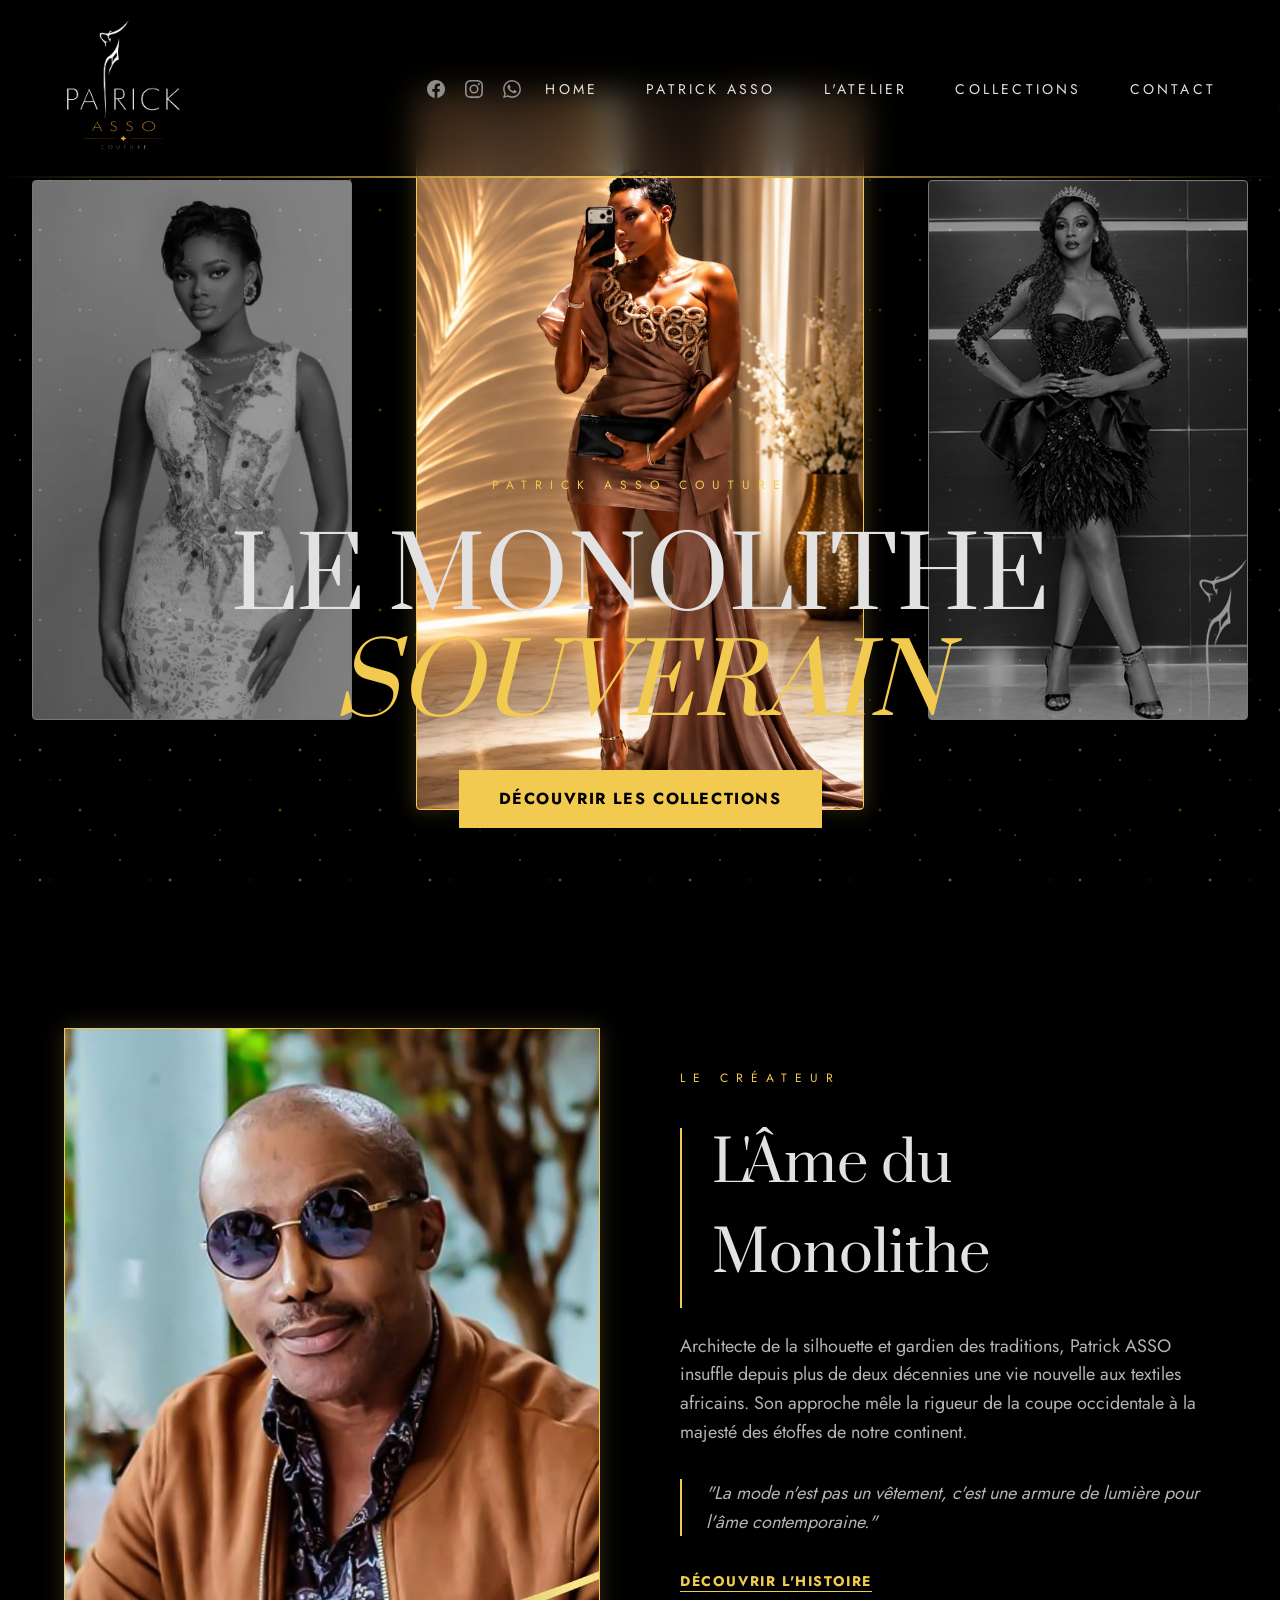
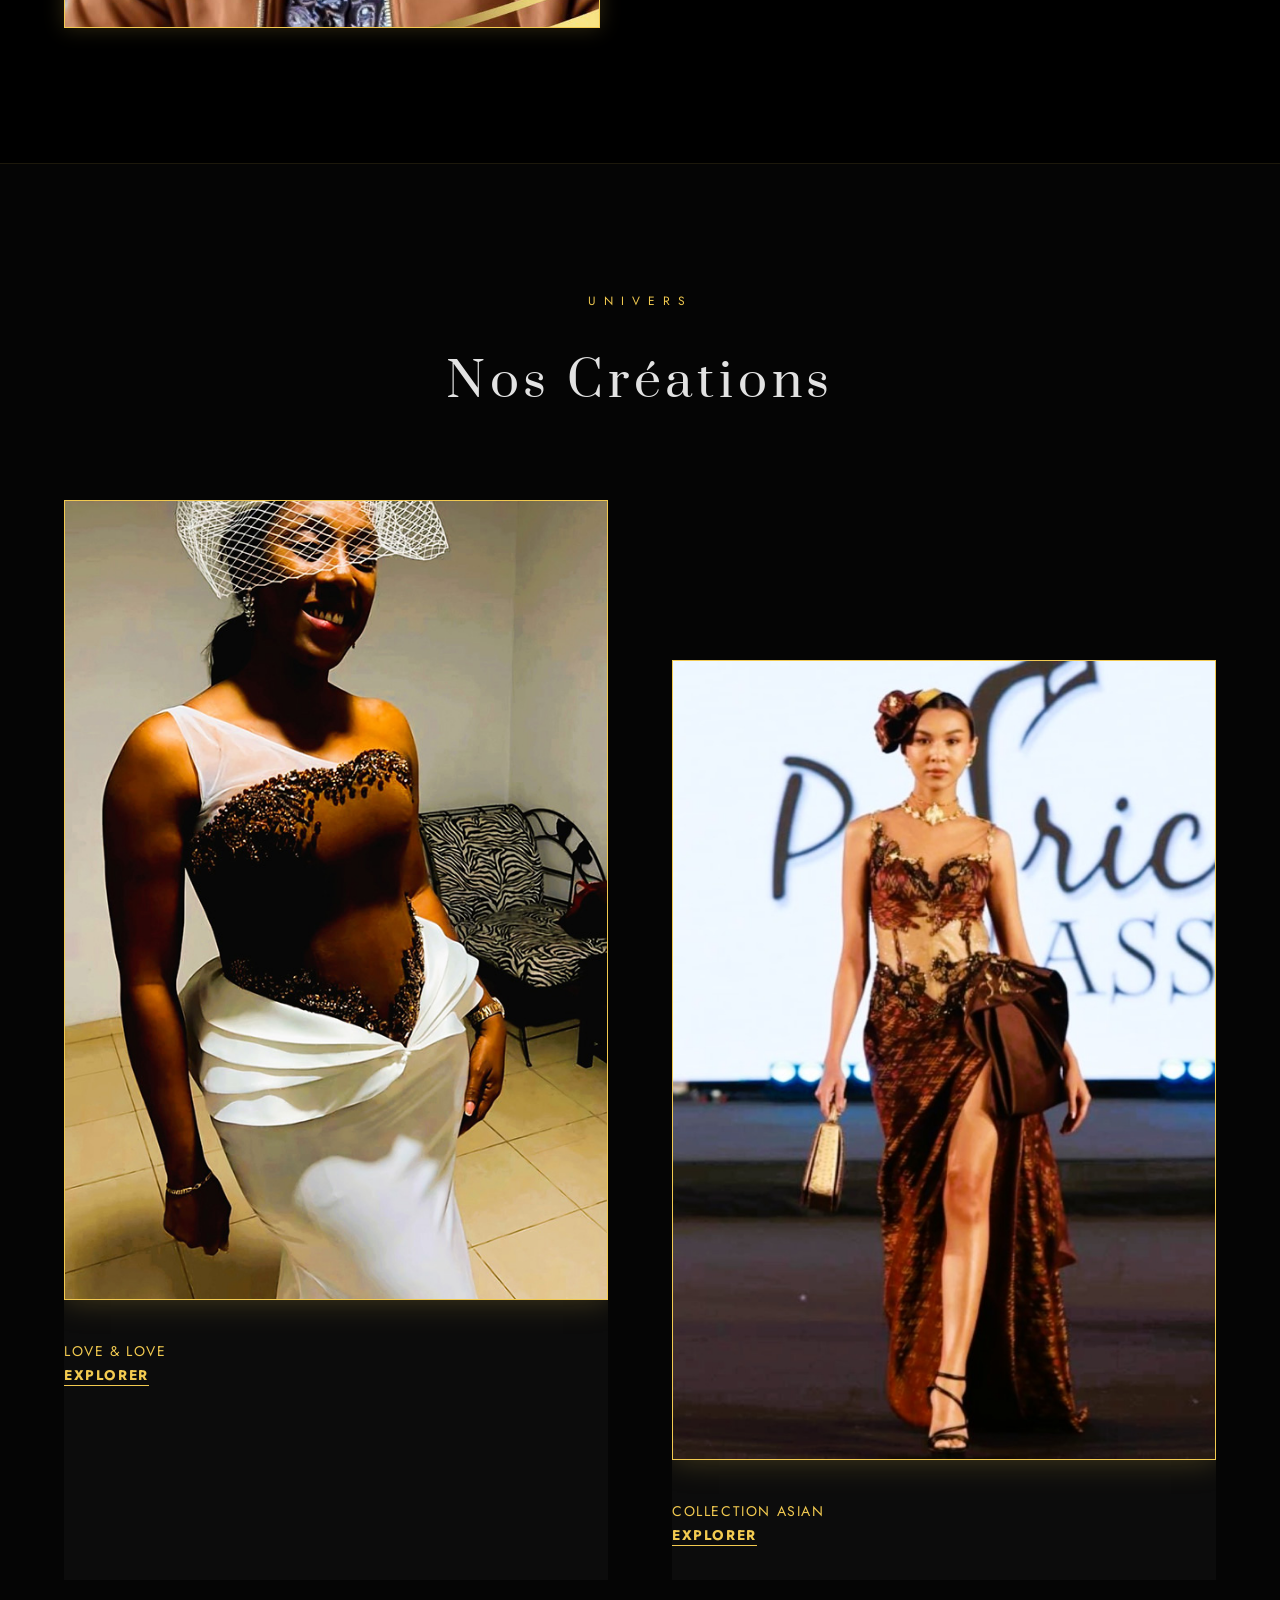
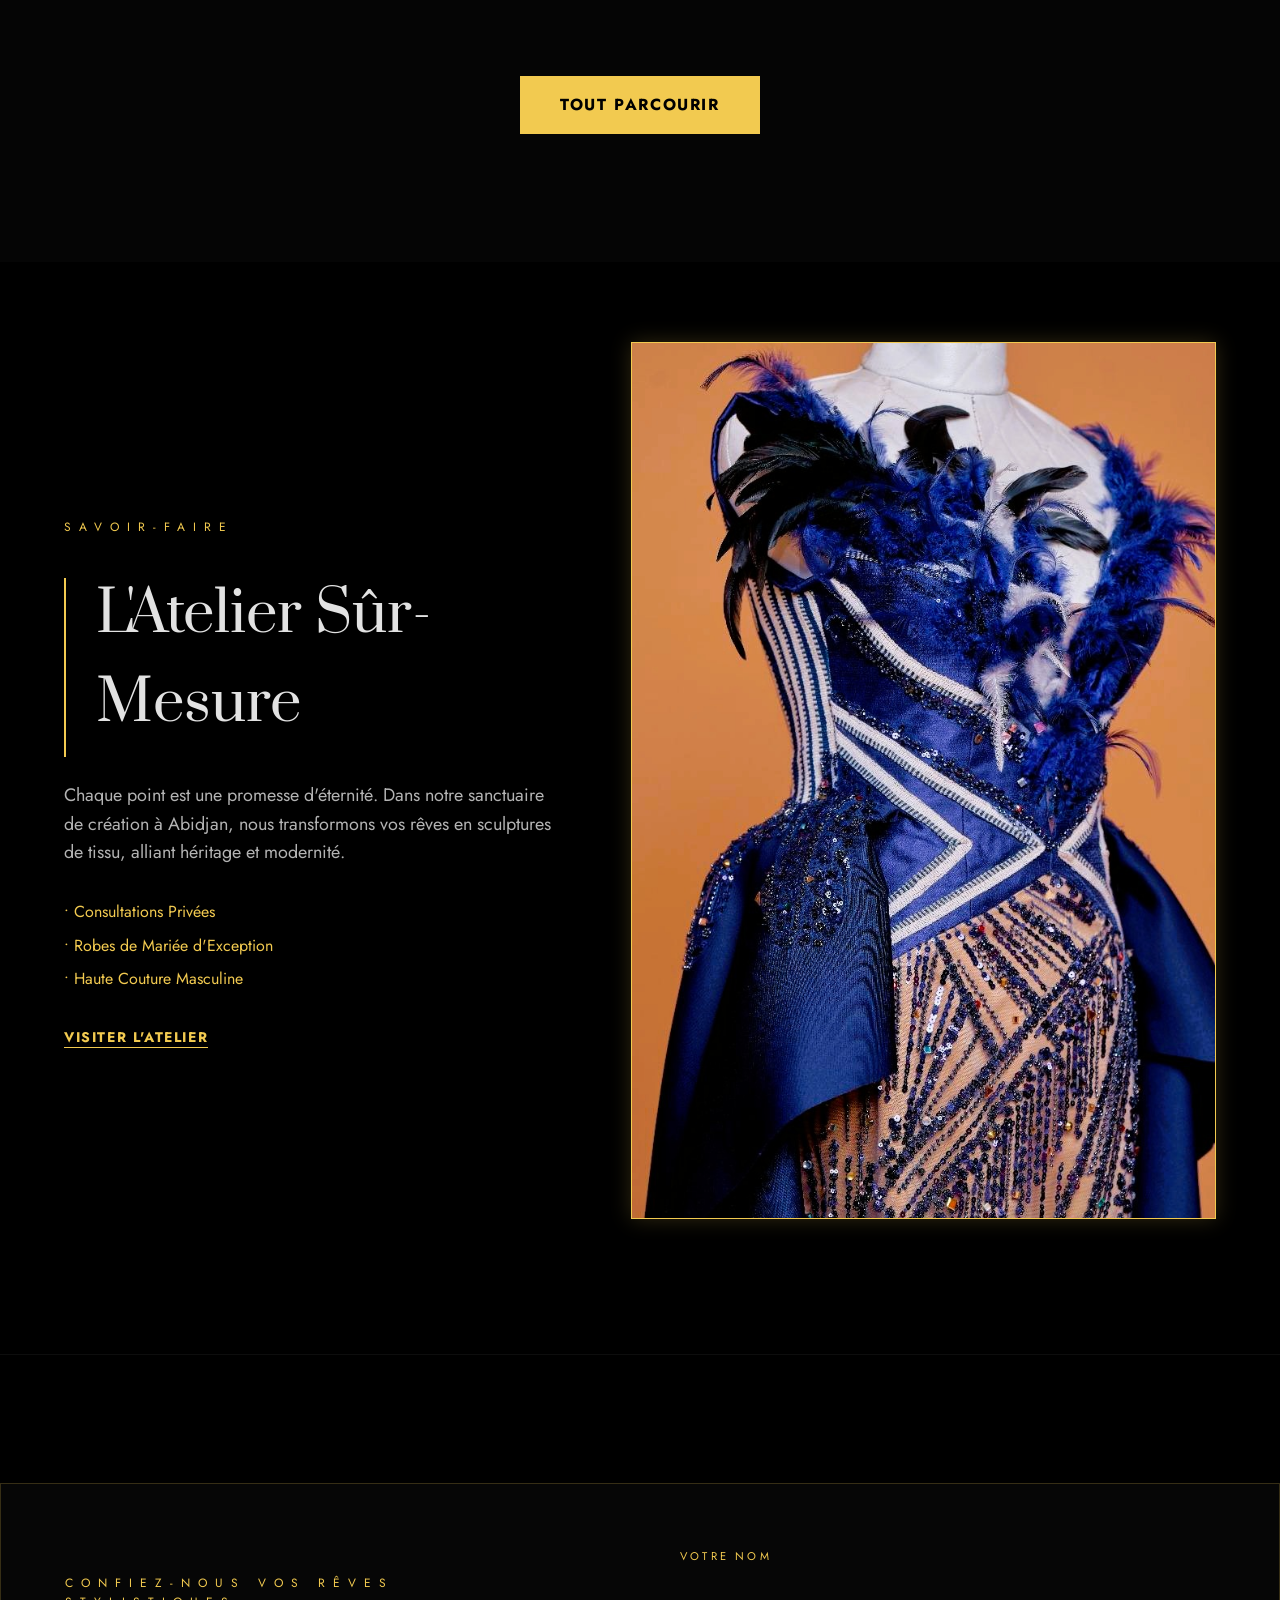
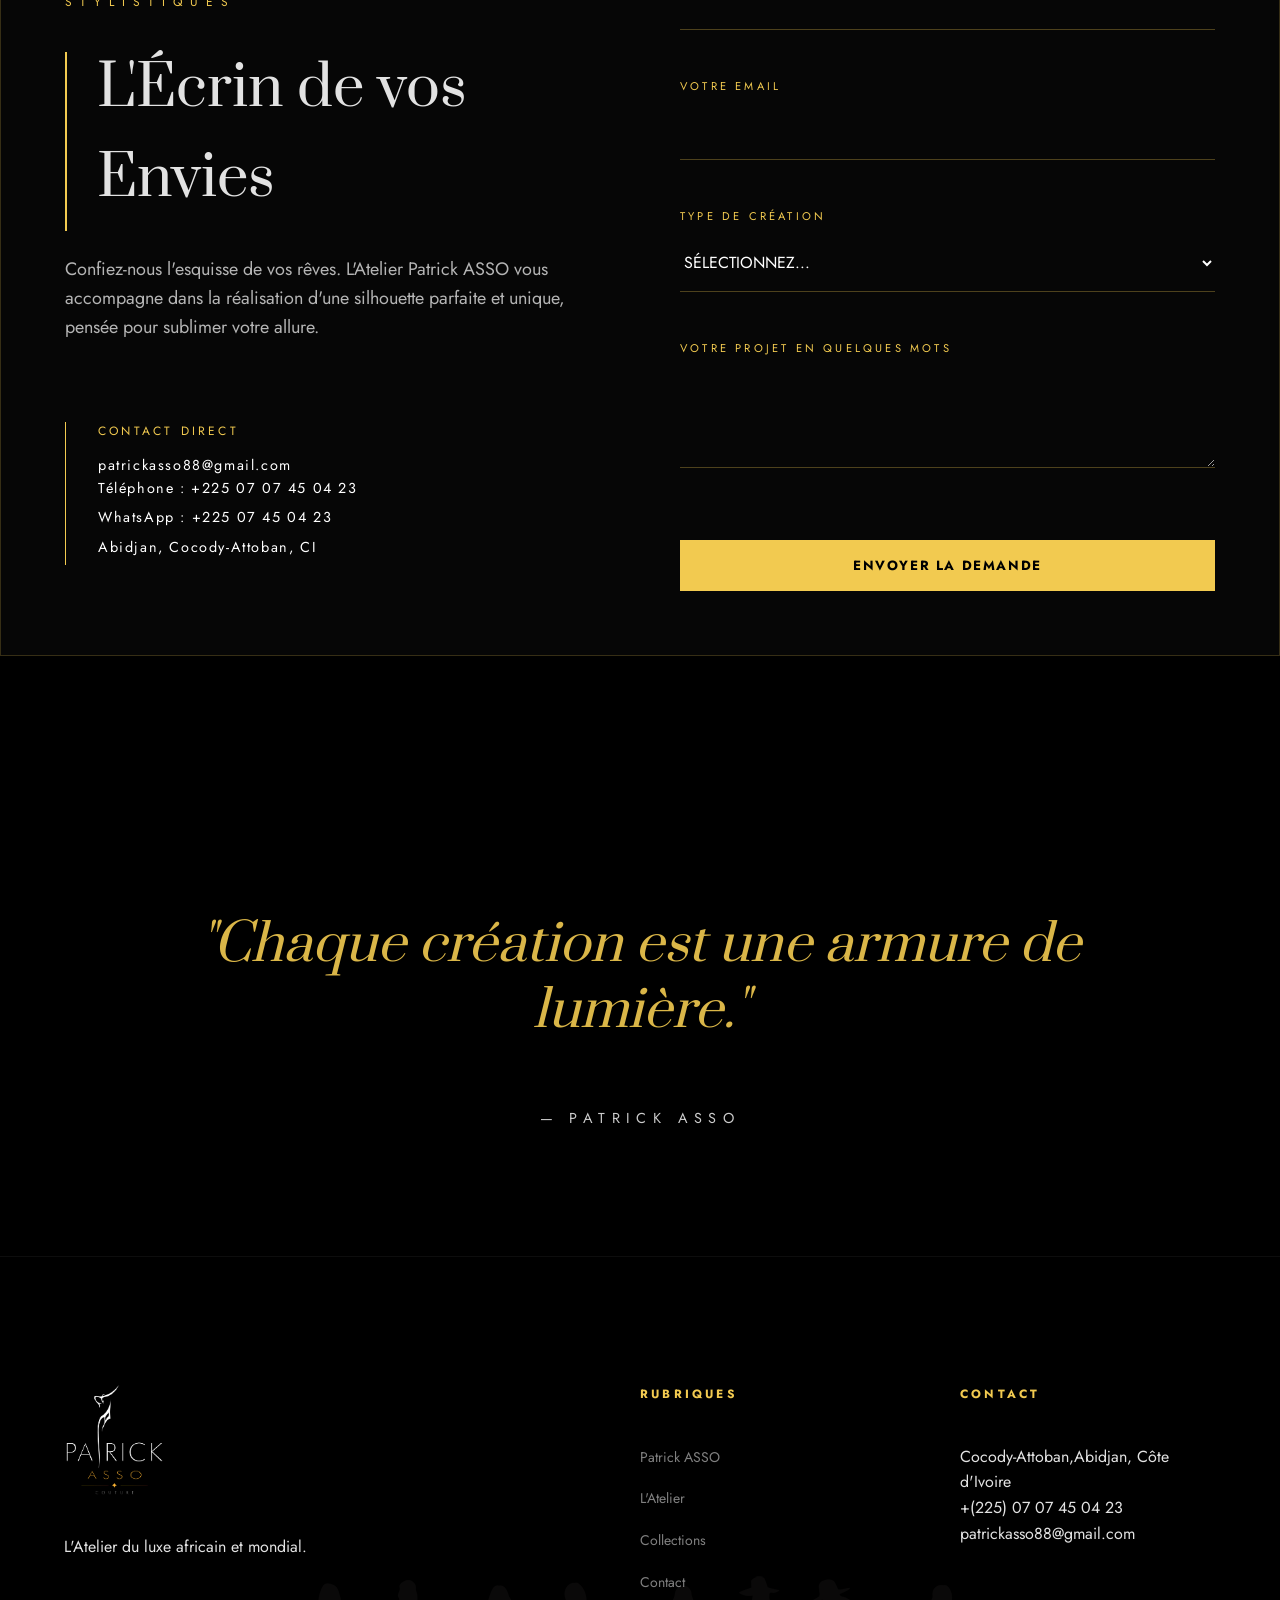
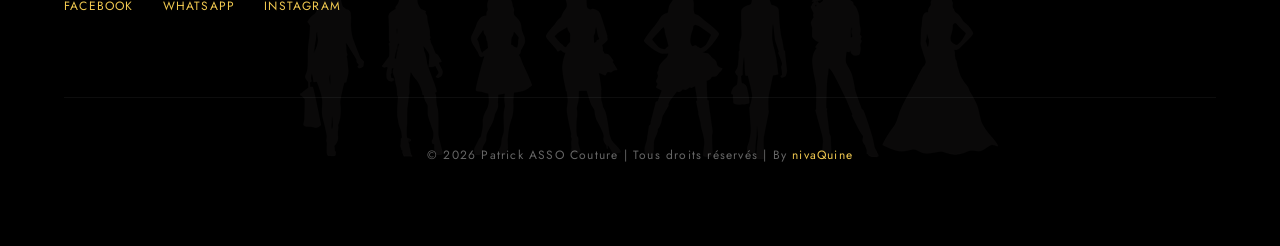
==== commit 703ce0fe: "Ajout image urban_88 dans carousel et collection" ====
--- a/index.html
+++ b/index.html
@@ -100,6 +100,9 @@
                 <!-- Les 12 images originales restaurées -->
                 <div class="carousel-slide" style="background-image: url('images/carrousel/urban_0.jpg');">
                 </div>
+                 <div class="carousel-slide" style="background-image: url('images/carrousel/urban_88.jpg');"></div>
+                <div class="carousel-slide" style="background-image: url('images/carrousel/wedding_557.jpg');"></div>
+                <div class="carousel-slide" style="background-image: url('images/carrousel/urban_777.jpg');"></div>
                 <div class="carousel-slide" style="background-image: url('images/carrousel/urban_61.jpg');"></div>
                 <div class="carousel-slide" style="background-image: url('images/carrousel/wedding_555.jpg');"></div>
                   <div class="carousel-slide" style="background-image: url('images/carrousel/wedding_556.jpg');"></div>
--- a/index.css
+++ b/index.css
@@ -886,6 +886,7 @@
     background: transparent;
     border: 2px solid var(--color-gold);
     cursor: pointer;
+    touch-action: manipulation;
     transition: all 0.4s ease;
 }
 
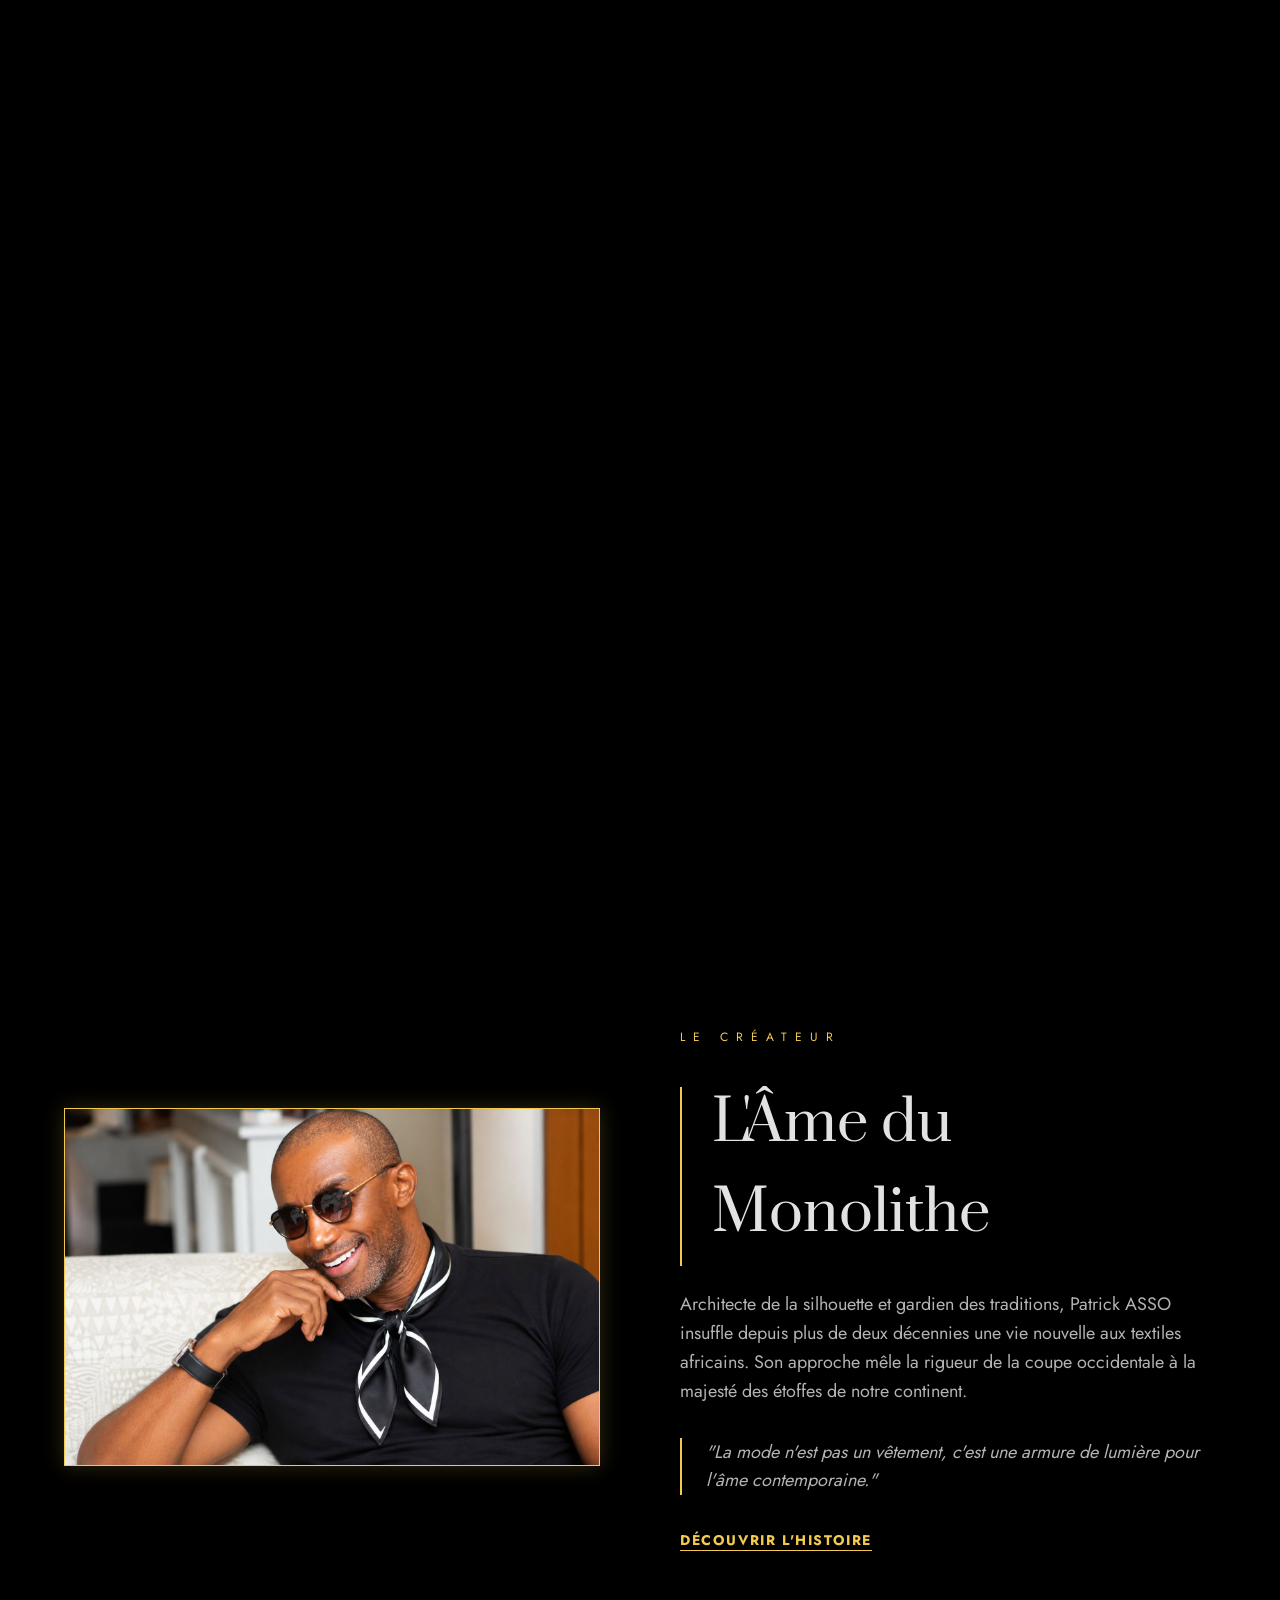
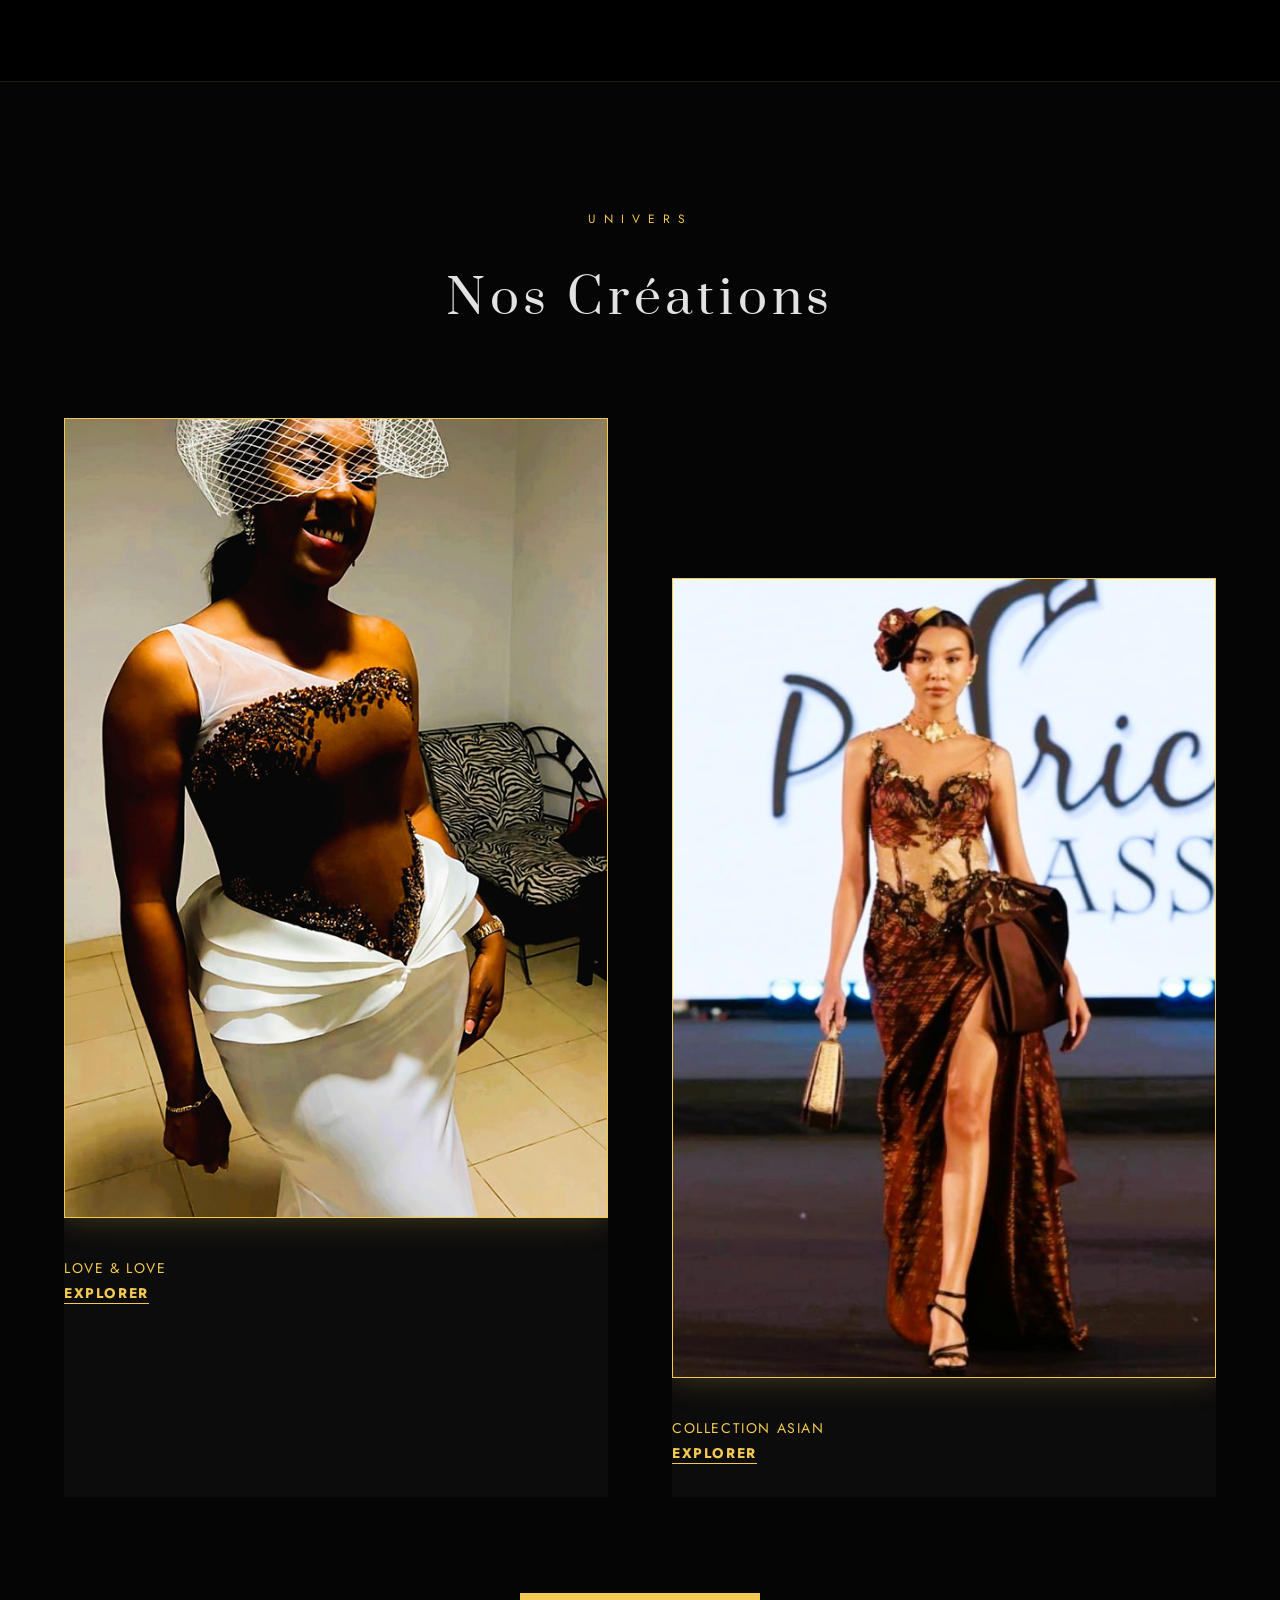
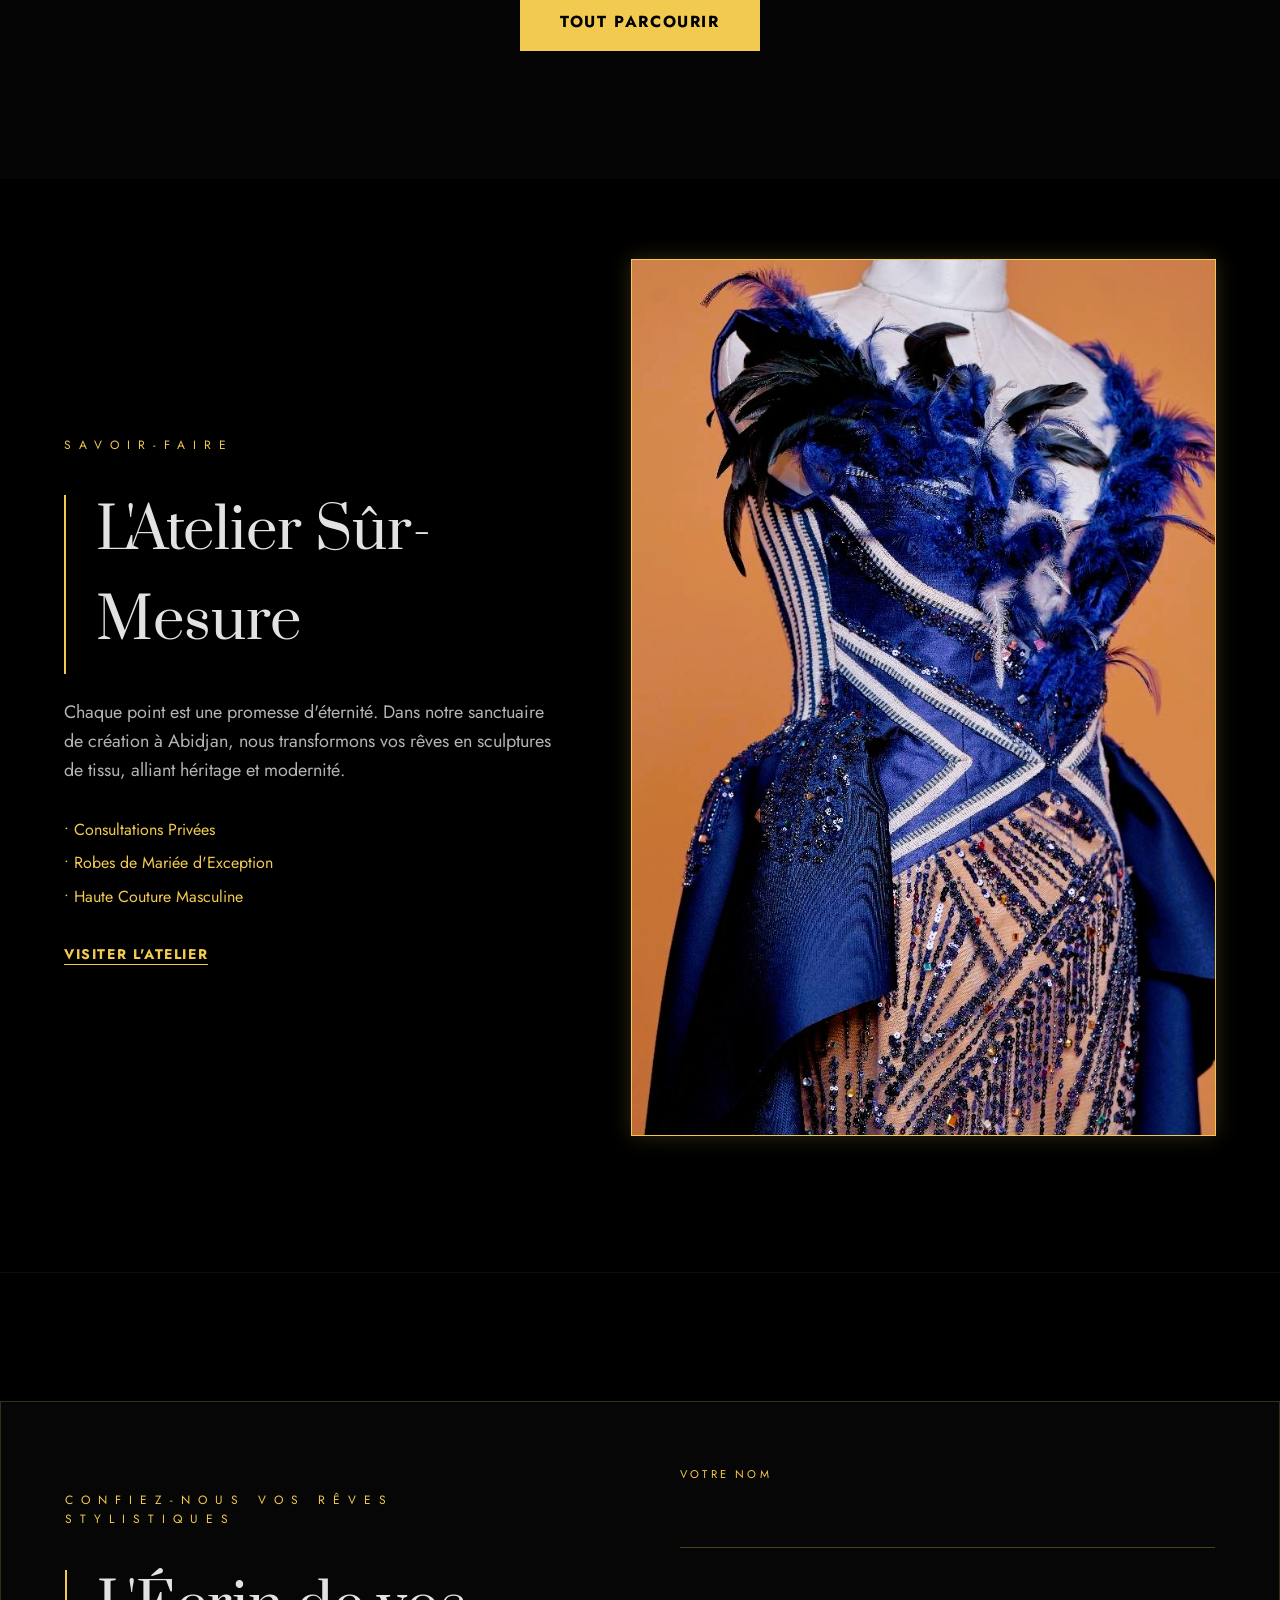
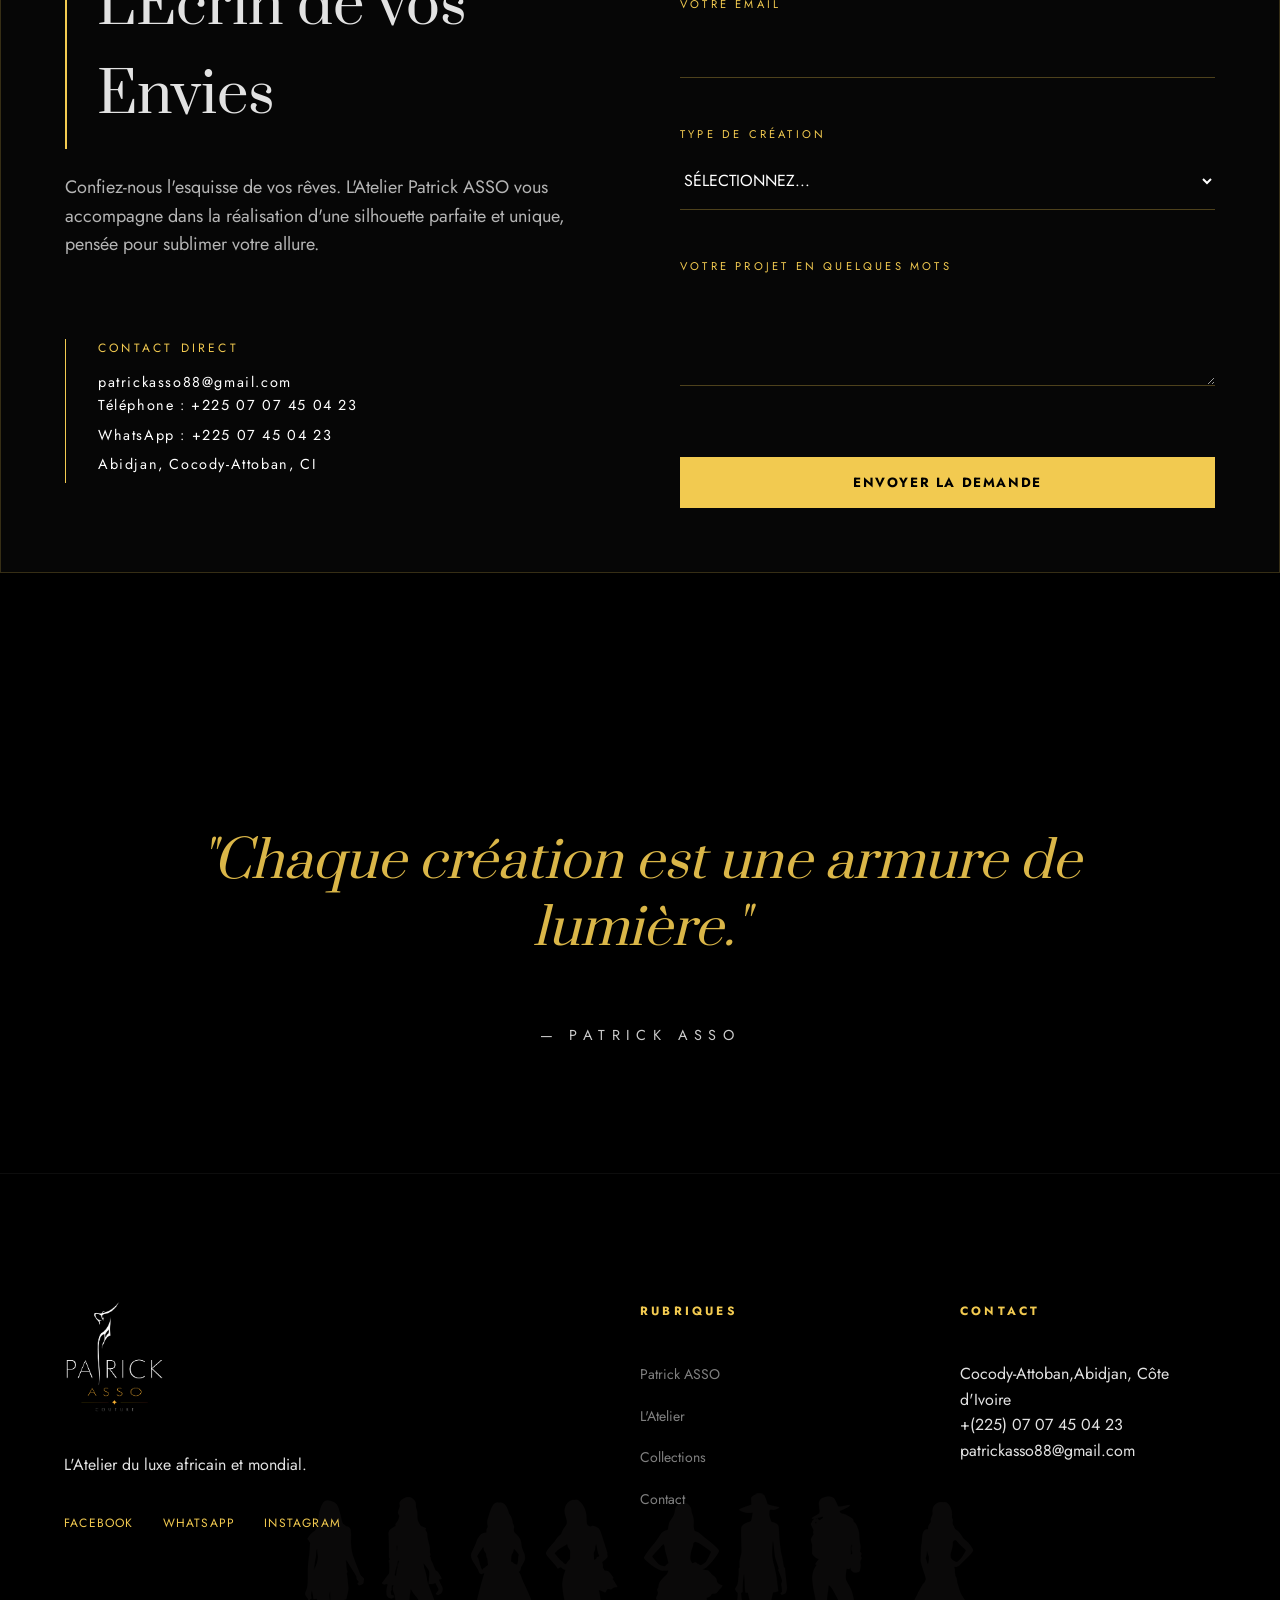
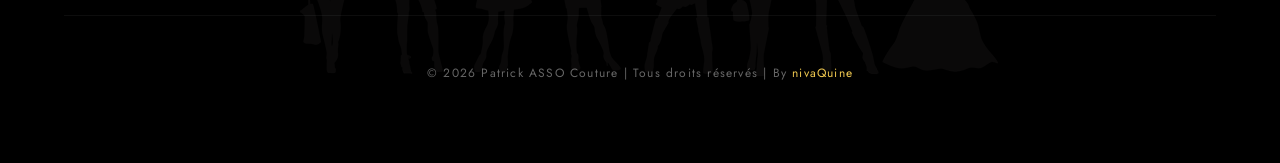
==== commit 8a4580d9: "Update image references and add patrick_asso_0.jpg" ====
--- a/index.html
+++ b/index.html
@@ -138,7 +138,7 @@
             <div class="container">
                 <div class="heritage-grid">
                     <div class="heritage-image">
-                        <img loading="lazy" src="images/patrick_asso/patrick_asso_1.jpg" alt="Patrick ASSO">
+                        <img loading="lazy" src="images/patrick_asso/patrick_asso_0.jpg" alt="Patrick ASSO">
                     </div>
                     <div class="heritage-text">
                         <p class="hero-label">LE CRÉATEUR</p>
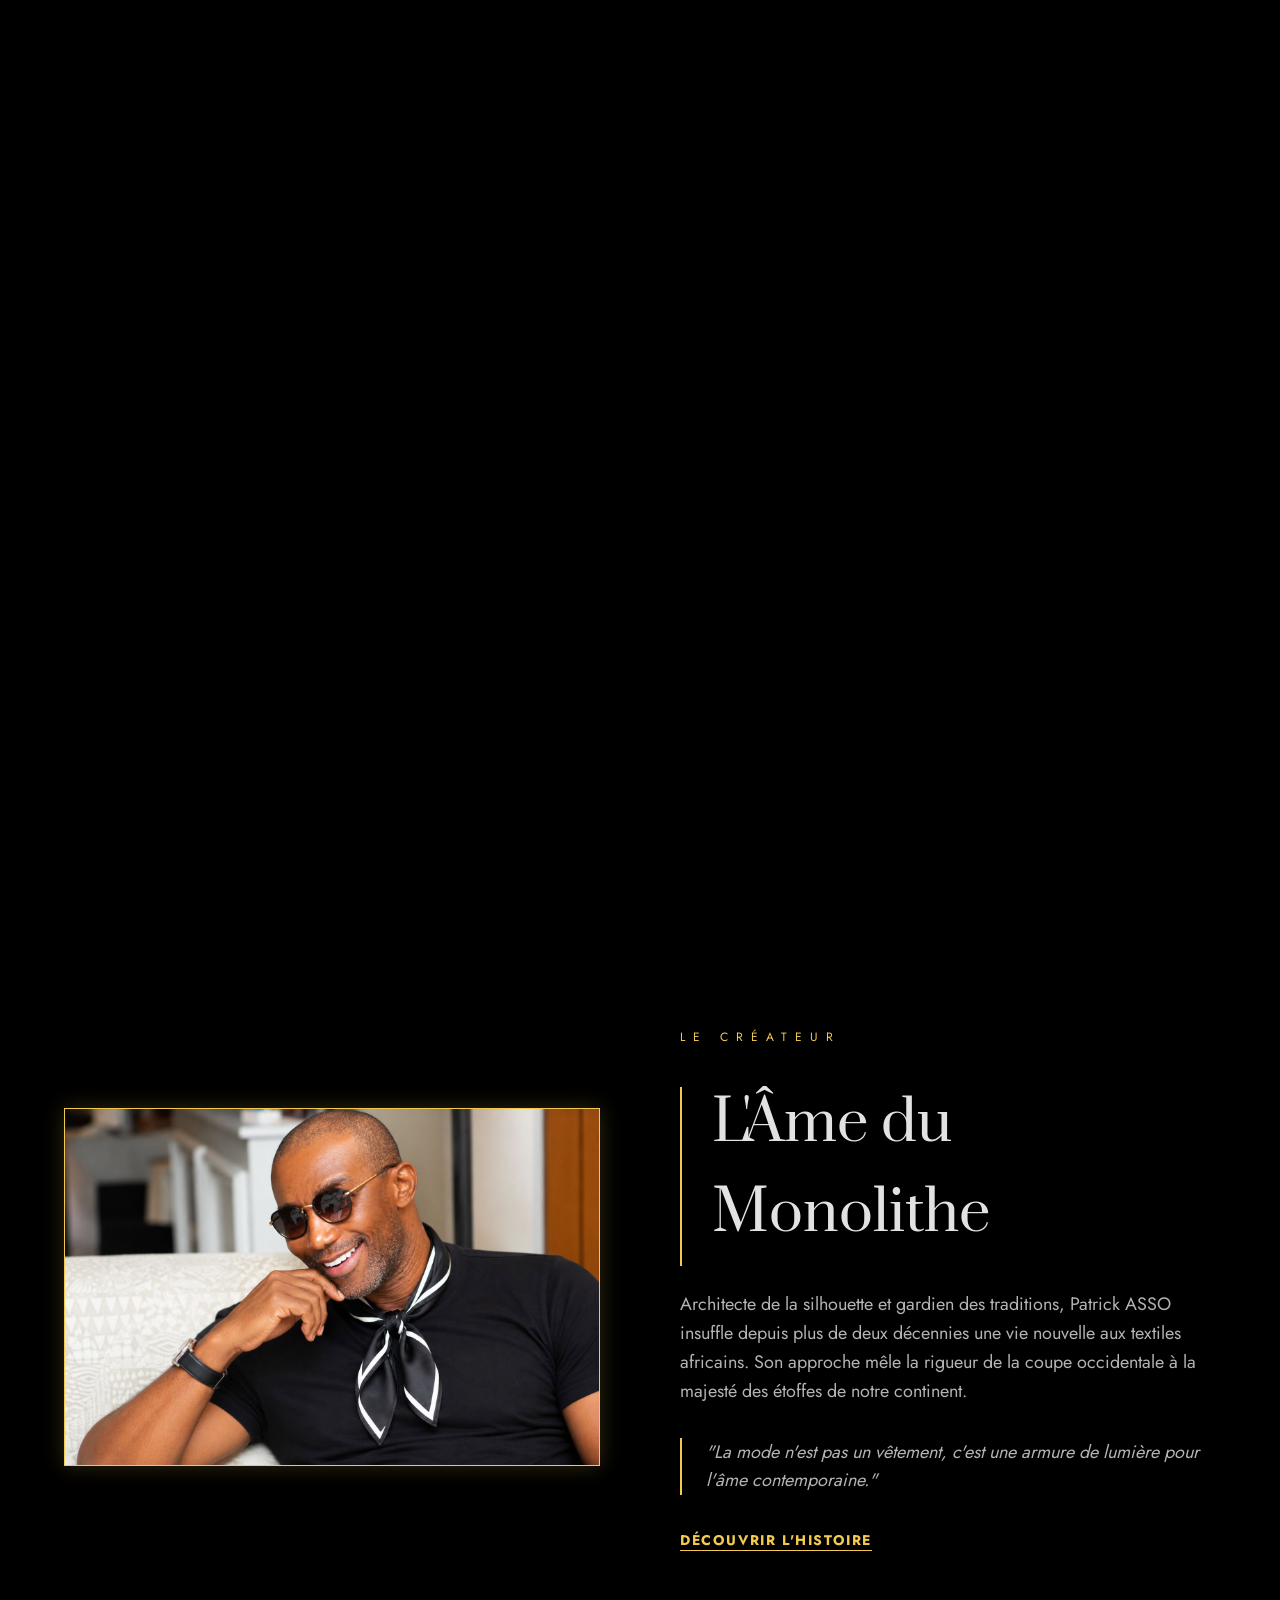
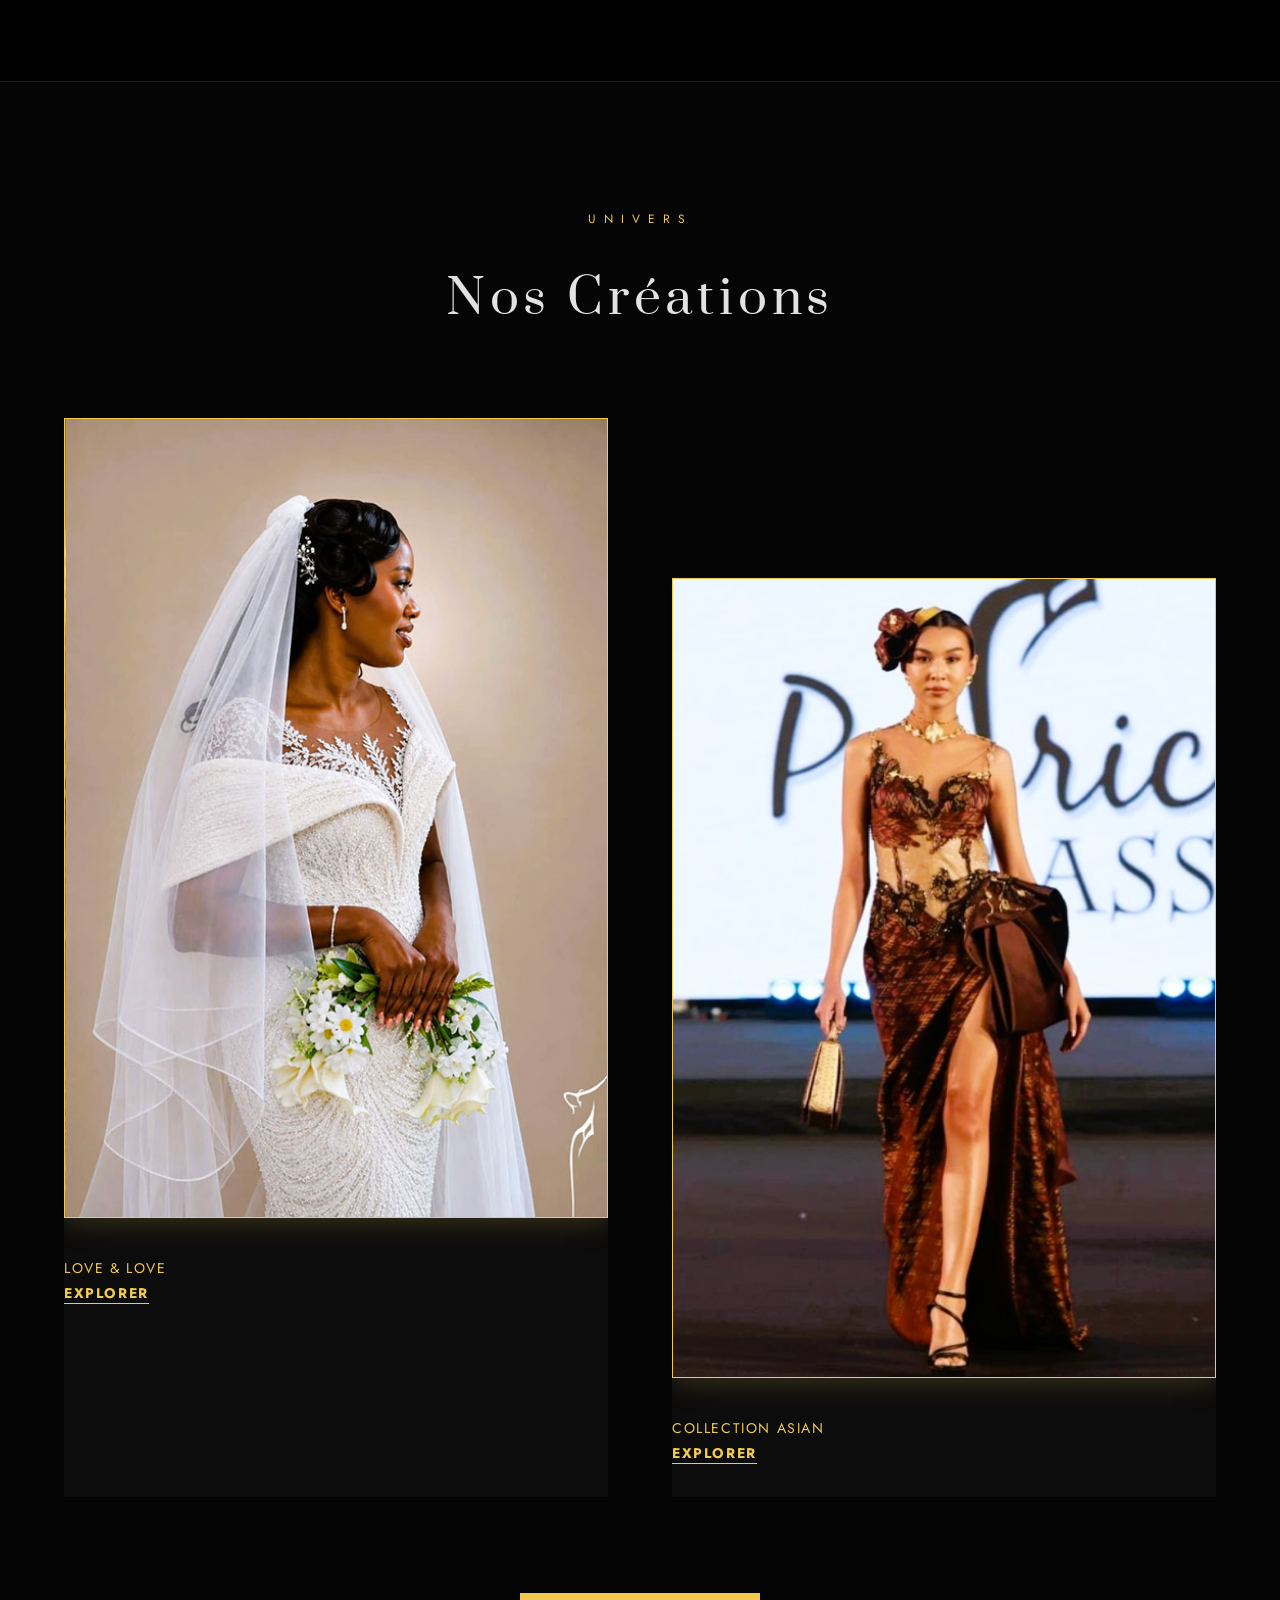
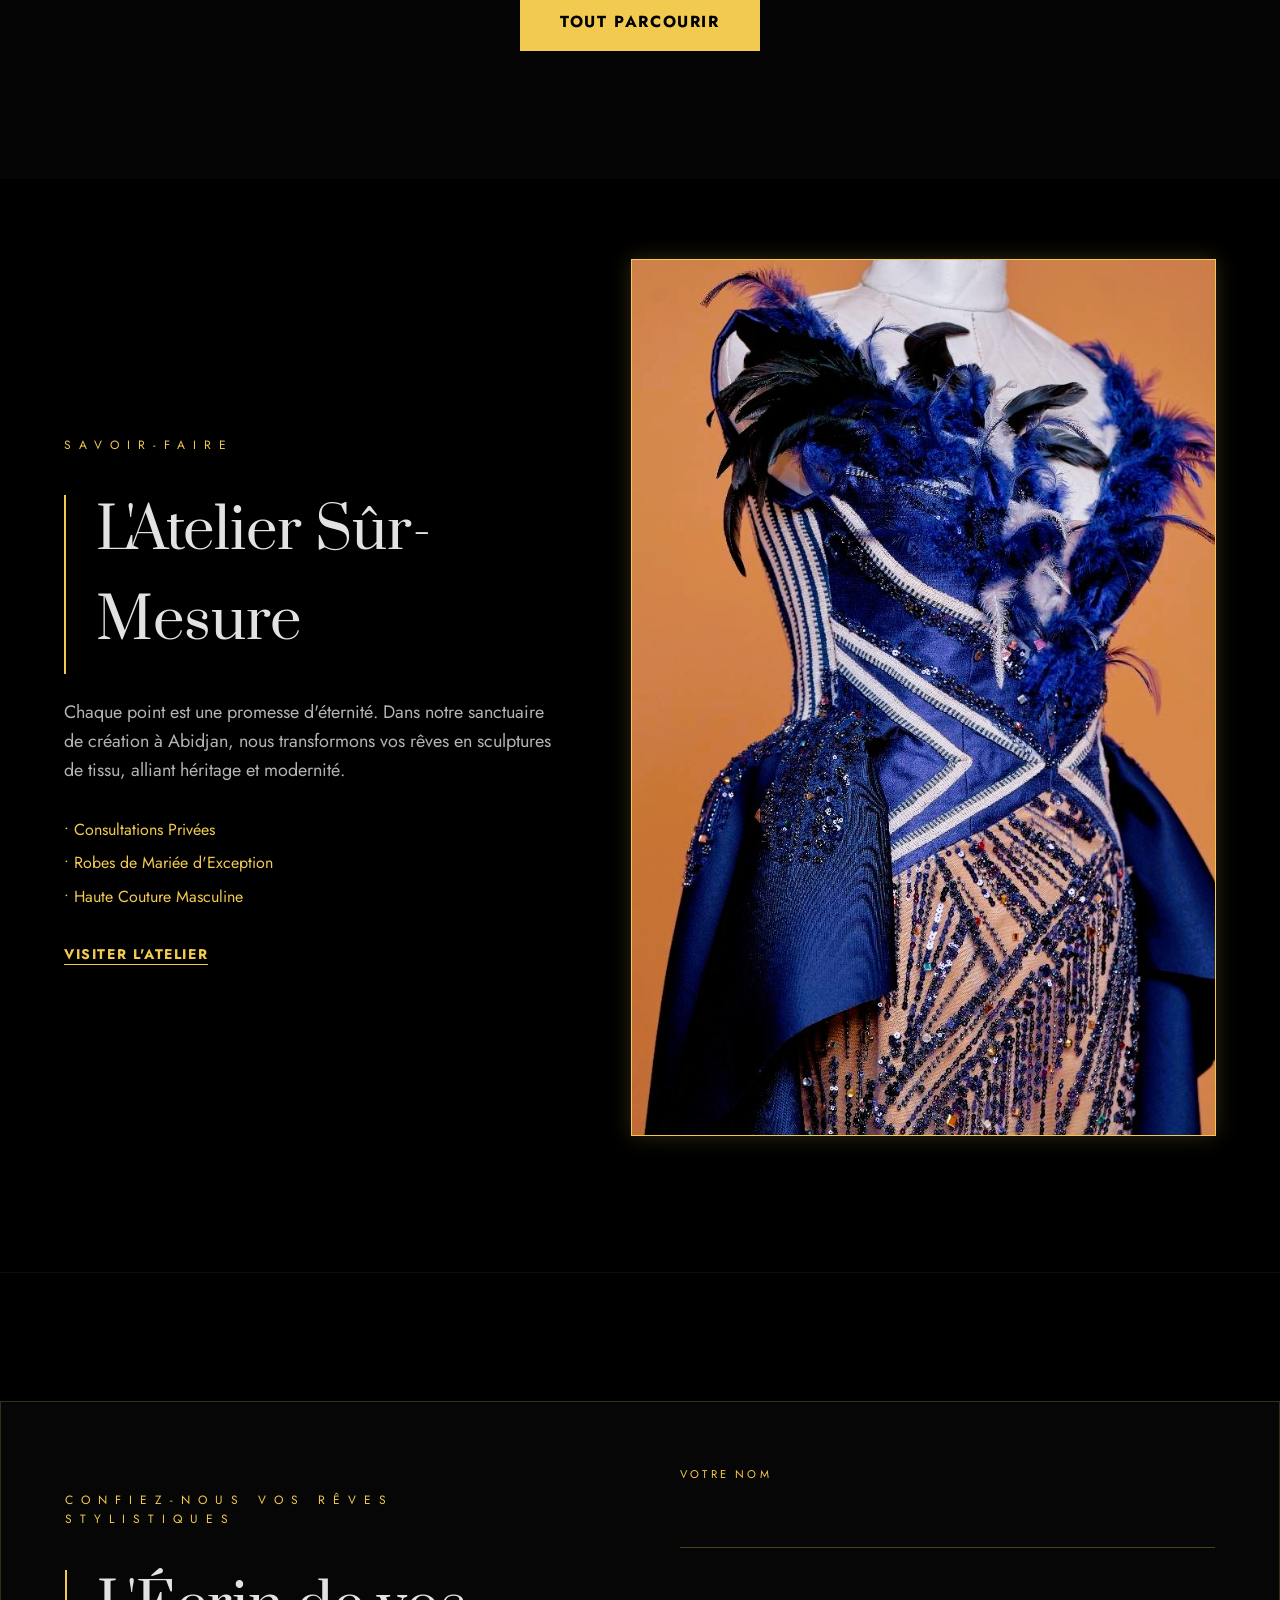
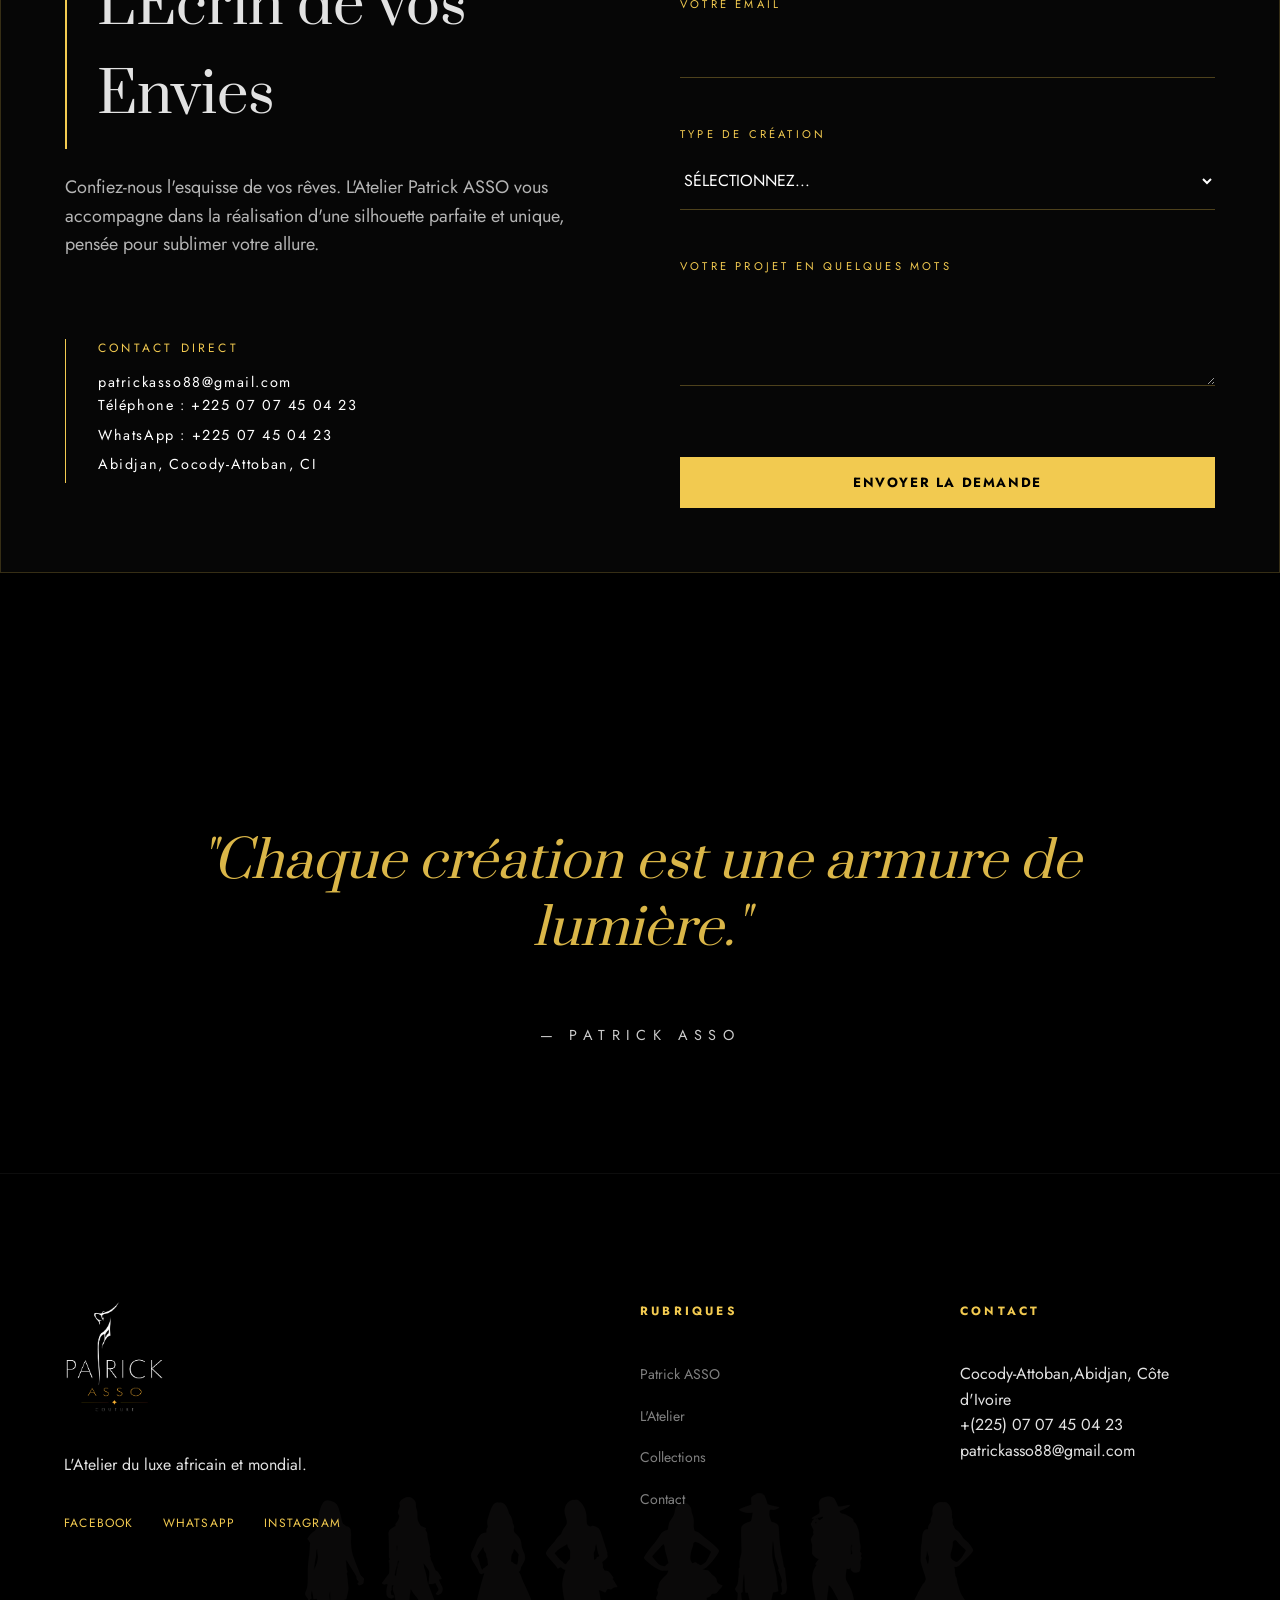
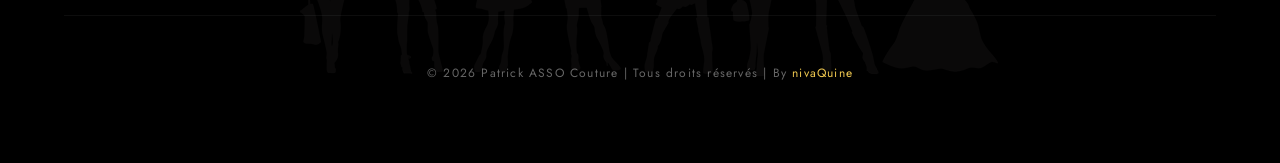
==== commit 14bdabcb: "Update wedding image reference to wedding_556.jpg" ====
--- a/index.html
+++ b/index.html
@@ -162,7 +162,7 @@
                 <h2 class="section-title-center">Nos Créations</h2>
                 <div class="lookbook-grid">
                     <div class="look-card">
-                        <img loading="lazy" src="images/collection/wedding_glams/wedding_4.jpg" alt="Love & Love">
+                        <img loading="lazy" src="images/collection/wedding_glams/wedding_556.jpg" alt="Love & Love">
                         <div class="look-info">
                             <p>Love & Love</p>
                             <a href="/collection-love-love" class="link-gold">Explorer</a>
